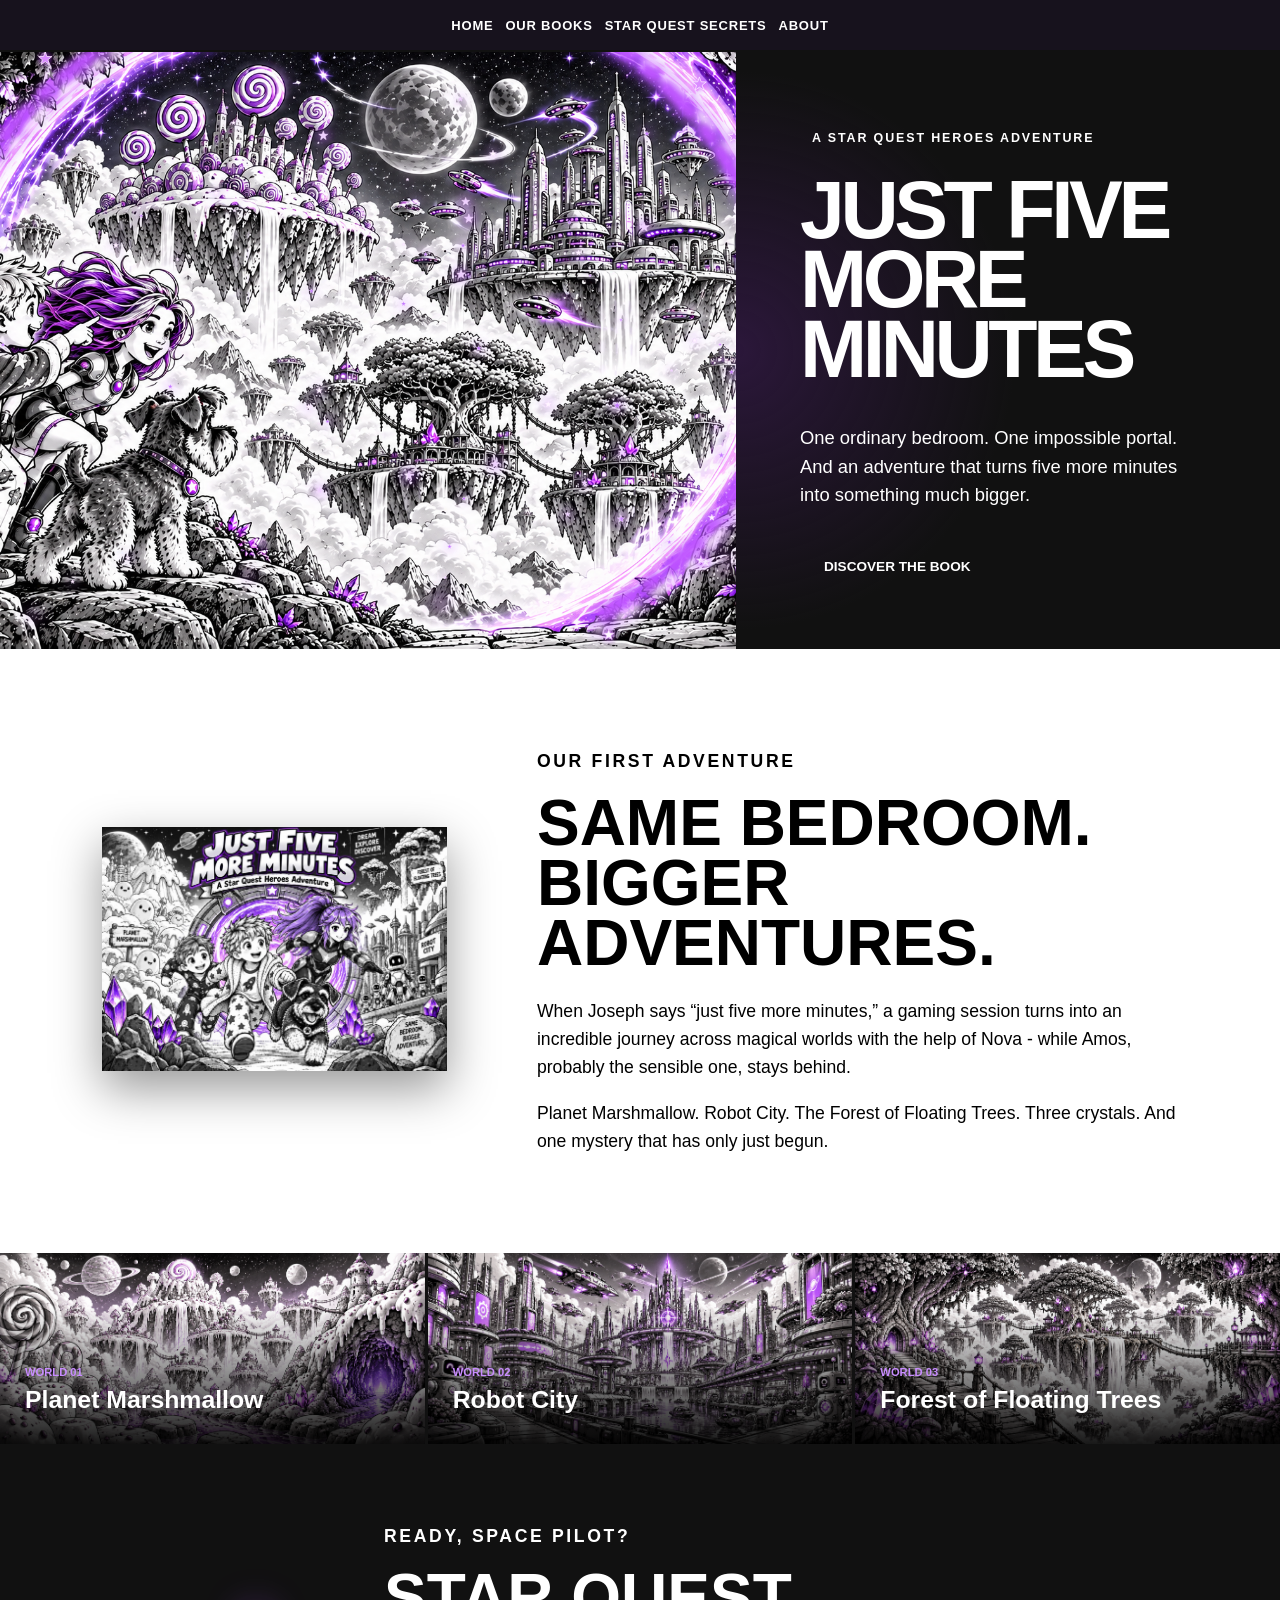
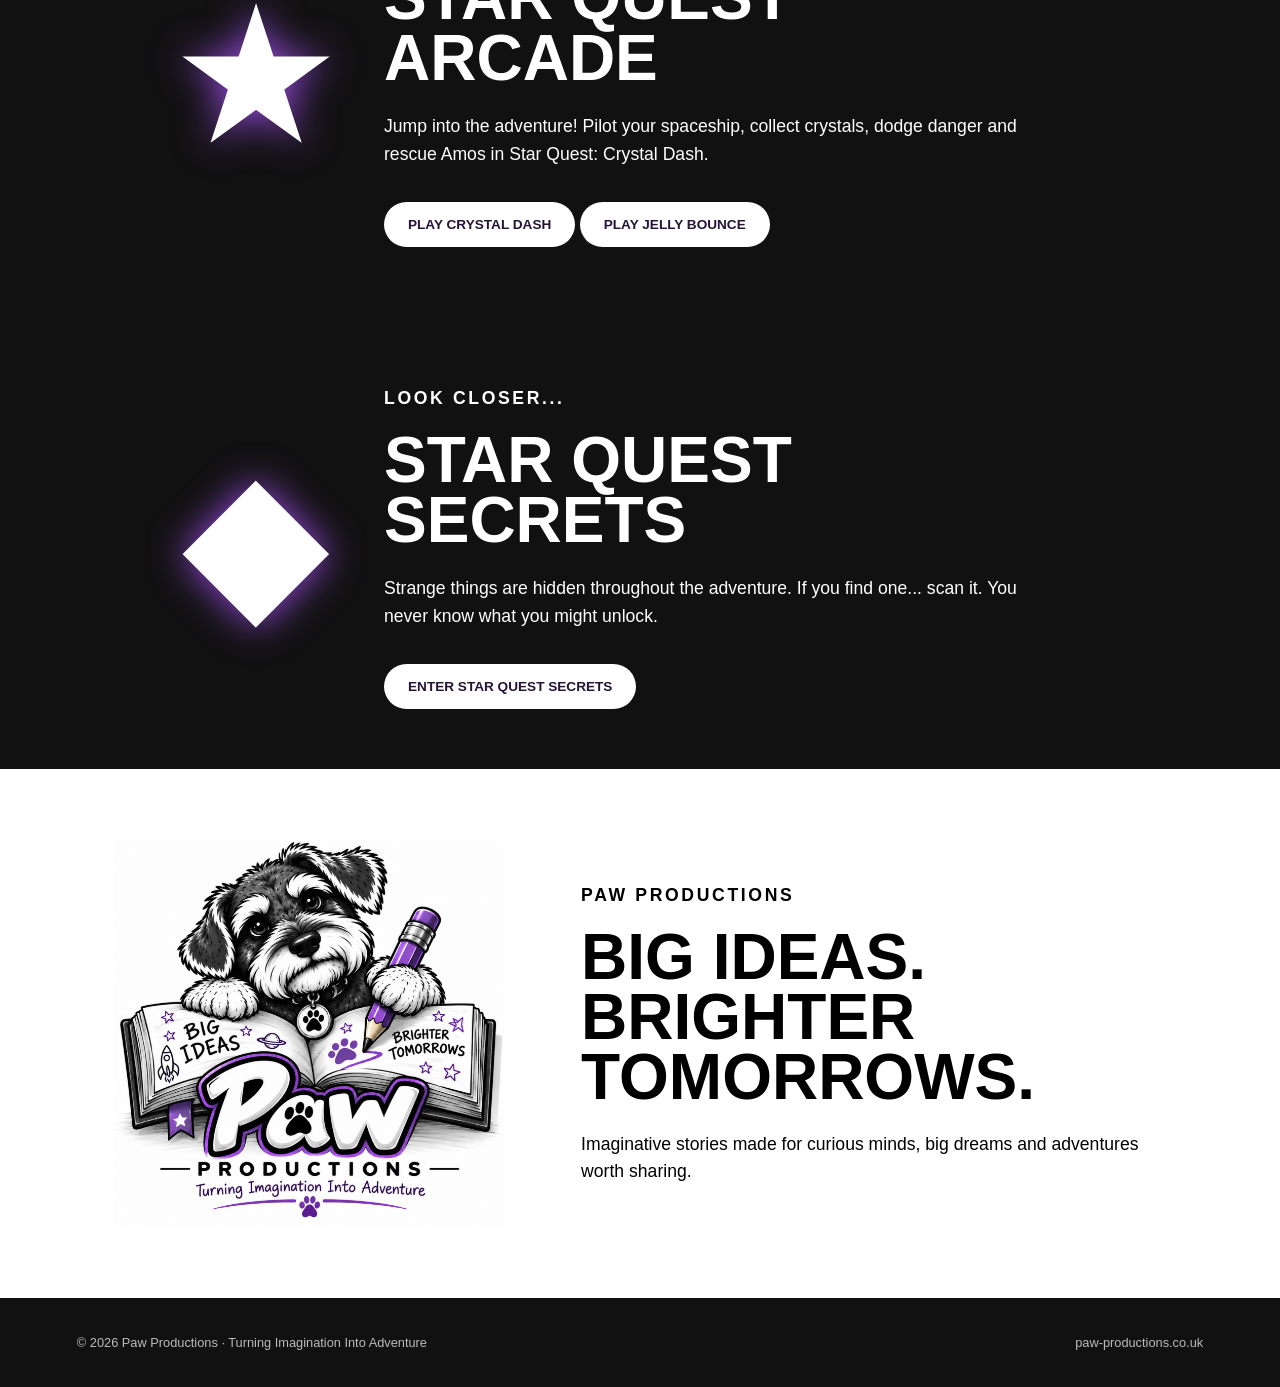
==== index.html @ 2ce2850b "Update index.html" ====
<!doctype html><html lang="en"><head><meta charset="utf-8"><meta name="viewport" content="width=device-width,initial-scale=1">
<title>Paw Productions | Turning Imagination Into Adventure</title><link rel="stylesheet" href="styles.css"><link rel="stylesheet" href="portal-animation.css"></head><body>
<header><a href="#home" class="logo"><img src="assets/paw-productions-logo.png" alt="Paw Productions"></a>
<nav><a href="#home">Home</a><a href="#book">Our Books</a><a href="#secrets">Star Quest Secrets</a><a href="#about">About</a></nav></header>
<main id="home"><section class="hero"><div class="hero-image"><img src="assets/file_000000006318821094ed0d67ec2d9e90.png" alt="Joseph jumps through Nova's purple portal while Amos stays on the bed."></div>
<div class="hero-copy"><span class="tag">A STAR QUEST HEROES ADVENTURE</span><h1>JUST FIVE<br>MORE MINUTES</h1>
<p>One ordinary bedroom. One impossible portal. And an adventure that turns five more minutes into something much bigger.</p><a class="button" href="#book">Discover the book</a></div></section>
<section id="book" class="book"><div class="cover"><img src="assets/cover.png" alt="Just Five More Minutes cover"></div><div class="book-copy">
<p class="kicker">OUR FIRST ADVENTURE</p><h2>Same bedroom.<br><em>Bigger adventures.</em></h2>
<p>When Joseph says “just five more minutes,” a gaming session turns into an incredible journey across magical worlds with the help of Nova - while Amos, probably the sensible one, stays behind.</p>
<p>Planet Marshmallow. Robot City. The Forest of Floating Trees. Three crystals. And one mystery that has only just begun.</p></div></section>
<section class="worlds"><article><img src="assets/Marshmallow.png" alt="Planet Marshmallow"><div><span>WORLD 01</span><h3>Planet Marshmallow</h3></div></article>
<article><img src="assets/RobotCity.png" alt="Robot City"><div><span>WORLD 02</span><h3>Robot City</h3></div></article>
<article><img src="assets/FloatingTrees.png" alt="Forest of Floating Trees"><div><span>WORLD 03</span><h3>Forest of Floating Trees</h3></div></article></section>
<section id="arcade" class="secrets">
  <div class="crystal">★</div>
  <div>
    <p class="kicker">READY, SPACE PILOT?</p>
    <h2>STAR QUEST<br>ARCADE</h2>
    <p>Jump into the adventure! Pilot your spaceship, collect crystals, dodge danger and rescue Amos in Star Quest: Crystal Dash.</p>
    <a class="button light" href="crystal-dash.html">PLAY CRYSTAL DASH</a>
    <a class="button light" href="jelly-bounce-final.html">PLAY JELLY BOUNCE</a>
  </div>
</section>
<section id="secrets" class="secrets"><div class="crystal">◆</div><div><p class="kicker">LOOK CLOSER...</p><h2>STAR QUEST<br>SECRETS</h2>
<p>Strange things are hidden throughout the adventure. If you find one... scan it. You never know what you might unlock.</p>
<a class="button light" href="secret1.html">Enter Star Quest Secrets</a></div></section>
<section id="about" class="about"><img src="assets/paw-productions-logo.png" alt="Paw Productions"><div><p class="kicker">PAW PRODUCTIONS</p>
<h2>Big ideas.<br><em>Brighter tomorrows.</em></h2><p>Imaginative stories made for curious minds, big dreams and adventures worth sharing.</p></div></section></main>
<footer><p>© 2026 Paw Productions · Turning Imagination Into Adventure</p><p>paw-productions.co.uk</p></footer><script src="portal-animation.js" defer></script></body></html>
---- styles.css ----
qþ:root{--p:#7b2ac8;--ink:#111;--soft:#f2f1f3}*{box-sizing:border-box}html{scroll-behavior:smooth}body{margin:0;font-family:Arial,Helvetica,sans-serif;color:var(--ink);background:#fff}header{height:112px;display:flex;align-items:center;justify-content:space-between;padding:7px 5vw;border-bottom:2px solid #111;background:#fff;position:sticky;top:0;z-index:20}.logo img{width:205px;height:98px;object-fit:contain}nav{display:flex;gap:30px}nav a{color:#111;text-decoration:none;font-weight:900;text-transform:uppercase;font-size:.82rem;letter-spacing:.06em}.hero{display:grid;grid-template-columns:1.15fr .85fr;min-height:570px;background:#111;color:#fff}.hero-image{overflow:hidden;min-height:570px}.hero-image img{width:100%;height:100%;object-fit:cover;object-position:72% center;display:block}.hero-copy{padding:70px 6vw 60px 5vw;display:flex;flex-direction:column;justify-content:center;background:radial-gradient(circle at 0 50%,#2b173a 0,transparent 45%),#111}.tag,.kicker{font-size:.78rem;letter-spacing:.15em;font-weight:900;color:var(--p)}.tag{color:#fff;background:var(--p);padding:9px 12px;align-self:flex-start}h1{font-size:clamp(3.4rem,6.3vw,6.8rem);line-height:.86;letter-spacing:-.055em;margin:22px 0}.hero p{font-size:1.15rem;line-height:1.55;max-width:560px}.button{display:inline-block;align-self:flex-start;background:var(--p);color:#fff;text-decoration:none;padding:15px 24px;border-radius:28px;font-weight:900;text-transform:uppercase;font-size:.85rem;margin-top:16px}.book{display:grid;grid-template-columns:.7fr 1.3fr;gap:7vw;align-items:center;padding:80px 8vw;background:var(--soft)}.cover img{width:100%;max-width:470px;box-shadow:0 18px 45px #999}.book h2,.about h2,.secrets h2{font-size:clamp(2.5rem,5vw,5rem);line-height:.94;margin:12px 0 24px;text-transform:uppercase}.book em,.about em{font-style:normal;color:var(--p)}.book-copy p{font-size:1.1rem;line-height:1.6;max-width:690px}.worlds{display:grid;grid-template-columns:repeat(3,1fr);gap:3px;background:#111}.worlds article{position:relative;height:410px;overflow:hidden}.worlds img{width:100%;height:100%;object-fit:cover}.worlds article div{position:absolute;left:0;right:0;bottom:0;padding:55px 25px 24px;background:linear-gradient(transparent,rgba(0,0,0,.9));color:#fff}.worlds span{font-size:.7rem;font-weight:900;color:#c88cff}.worlds h3{font-size:1.55rem;margin:6px 0}.secrets{min-height:440px;background:#111;color:#fff;display:grid;grid-template-columns:.5fr 1.5fr;align-items:center;padding:60px 10vw}.crystal{font-size:12rem;color:var(--p);text-shadow:0 0 38px #9b4de2;text-align:center}.secrets p{font-size:1.1rem;line-height:1.6;max-width:660px}.light{background:#fff;color:var(--p)}.about{display:grid;grid-template-columns:.8fr 1.2fr;gap:6vw;align-items:center;padding:70px 9vw}.about img{width:100%;max-width:480px}.about p{font-size:1.1rem;line-height:1.55;max-width:600px}footer{display:flex;justify-content:space-between;padding:24px 6vw;background:#111;color:#bbb;font-size:.8rem}@media(max-width:800px){header{height:88px}.logo img{width:145px;height:76px}nav{display:none}.hero,.book,.secrets,.about{grid-template-columns:1fr}.hero-image{min-height:390px}.hero-copy{padding:45px 28px}.book,.about,.secrets{padding:55px 28px}.worlds{grid-template-columns:1fr}.worlds article{height:330px}.crystal{font-size:7rem}.cover{text-align:center}footer{display:block;text-align:center}}@media (max-width: 768px) {@media (max-width: 768px) {
  .hero-image {
    height: auto !important;
    min-height: 0 !important;
    aspect-ratio: auto !important;
    overflow: visible !important;
  }
  .hero-image img {
    display: block;
    width: 100% !important;
    height: auto !important;
    min-height: 0 !important;
    max-height: none !important;
    aspect-ratio: auto !important;
    object-fit: contain !important;
    object-position: center !important;
  }
}
  .hero-image img {
    width: 100%;
    height: auto;
    object-fit: contain;
    object-position: center;
  }
  .hero-image {
    height: auto;
  }
}
header .logo {
  display: none !important;
}
header {
  height: auto !important;
  min-height: 52px !important;
  padding: 10px 16px !important;
  background: #17121d !important;
  justify-content: center !important;
}
header nav {
  display: flex !important;
  flex-wrap: wrap;
  justify-content: center;
  gap: 12px;
}
header nav a {
  color: #ffffff !important;
  text-decoration: none;
  font-size: 13px;
}
header nav a:hover {
  color: #c89aff !important;
}

.worlds article:is(:first-child, :nth-child(2), :nth-child(3)) img {
 
  width: 100% !important;
  height: auto !important;
  object-fit: contain !important;
  display: block;
}

.worlds article:is(:first-child, :nth-child(2), :nth-child(3)) {
  height: auto !important;
  min-height: 0 !important;
  overflow: visible !important;
}

@media (max-width: 768px) {
  .worlds article:is(:first-child, :nth-child(2), :nth-child(3)) {
    height: auto !important;
    min-height: 0 !important;
    overflow: hidden !important;
  }
  .worlds article:is(:first-child, :nth-child(2), :nth-child(3)) img {
    position: static !important;
    width: 100% !important;
    height: auto !important;
    object-fit: contain !important;
  }
}
.worlds article:nth-child(3) {
  aspect-ratio: auto !important;
}

.worlds article:nth-child(3) > img {
  aspect-ratio: auto !important;
  max-height: none !important;
}
.button.light {
  color: #241438;
}
---- portal-animation.css ----
/* Paw Productions — approved portal animation V17; scoped to the hero. */
.hero-image{position:relative;overflow:hidden}
.hero-image .portal-fx{position:absolute;pointer-events:none;z-index:1;overflow:visible}
.hero-image .portal-fx .glow{fill:none;stroke:#b956ff;stroke-width:27;opacity:.70;filter:url(#blur);animation:halo 3.8s ease-in-out infinite}
.hero-image .portal-fx .stream{fill:none;stroke:#fff1ff;stroke-width:11;stroke-linecap:round;stroke-dasharray:29 32 10 23 37 34;animation:flow 4.2s linear infinite;filter:url(#soft);opacity:1}
.hero-image .portal-fx .stream.alt{stroke:#be52ff;stroke-width:17;stroke-dasharray:52 32 15 23;opacity:1;animation-duration:6.2s;animation-direction:reverse}
.hero-image .portal-fx .particle{stroke-linejoin:round;fill:#fffaff;stroke:#e9b3ff;stroke-width:1.1;filter:drop-shadow(0px 0px 5px #c14cff);pointer-events:none}
.hero-image .portal-fx .particle.violet{fill:#d98cff;stroke:#fff0ff}
.hero-image .portal-fx .spark{fill:#f5c6ff;filter:url(#soft);animation:twinkle 3.4s ease-in-out infinite alternate}
.hero-image .portal-fx .crystal{fill:url(#crystal);animation:pulse 3.2s ease-in-out infinite;transform-box:fill-box;transform-origin:center}
.hero-image .portal-fx .crystal:nth-of-type(2n){animation-delay:-2s}
.hero-image .portal-fx .controls{display:flex;gap:12px;align-items:center;flex-wrap:wrap;margin-top:16px}
.hero-image .portal-fx button{background:#7e35ba;color:#fff;border:1px solid #b47adb;padding:11px 17px;border-radius:9px;font-weight:700;cursor:pointer}
.hero-image .portal-fx button:hover{background:#9648d3}
.hero-image .portal-fx .note{font-size:13px;color:#c8b9d6;margin-top:13px}
.hero-image .portal-fx .paused .stream, .hero-image .portal-fx .paused .spark, .hero-image .portal-fx .paused .crystal, .hero-image .portal-fx .paused .glow{animation-play-state:paused}
@keyframes flow{to{stroke-dashoffset:-550}}
@keyframes pulse{0%,100%{opacity:.24;transform:scale(.85)}50%{opacity:.92;transform:scale(1.5)}}
@keyframes halo{0%,100%{opacity:.55}50%{opacity:.95}}
@keyframes twinkle{0%,100%{opacity:.15}50%{opacity:.9}}
@media(prefers-reduced-motion:reduce){.hero-image .portal-fx .portal-particles{display:none}
.hero-image .portal-fx .stream, .hero-image .portal-fx .spark, .hero-image .portal-fx .crystal, .hero-image .portal-fx .glow{animation:none;opacity:.25}}
.hero-image .portal-fx .crystal-cluster{ transform-box: fill-box; transform-origin: center; }
.hero-image .portal-fx .crystal-halo{ fill: #bd4cff; opacity: .12; filter: blur(13px); animation: crystalBreath var(--duration) ease-in-out var(--delay) infinite; transform-box: fill-box; transform-origin: center; }
.hero-image .portal-fx .crystal-inner{ fill: #ec9aff; opacity: .12; filter: blur(7px); animation: crystalCore var(--duration) ease-in-out var(--delay) infinite; transform-box: fill-box; transform-origin: center; }
.hero-image .portal-fx .crystal-glint{ fill: #fff4ff; opacity: .08; filter: blur(2px) drop-shadow(0 0 6px #d873ff); animation: crystalShine var(--duration) ease-in-out var(--delay) infinite; transform-box: fill-box; transform-origin: center; }
@keyframes crystalBreath { 0%,100% { opacity:.10; transform:scale(.78) } 48% {opacity:.76; transform:scale(1.18)} }
@keyframes crystalCore { 0%,100% { opacity:.10; transform:scale(.76) } 48% {opacity:.86; transform:scale(1.14)} }
@keyframes crystalShine { 0%,100% {opacity:.08;transform:scale(.8)} 48% {opacity:.92;transform:scale(1.06)} }
.hero-image .portal-fx .paused .crystal-halo, .hero-image .portal-fx .paused .crystal-inner, .hero-image .portal-fx .paused .crystal-glint{ animation-play-state: paused; }
@media(prefers-reduced-motion:reduce) {.hero-image .portal-fx .crystal-halo, .hero-image .portal-fx .crystal-inner, .hero-image .portal-fx .crystal-glint{ animation:none;opacity:.15; }}
.hero-image .portal-fx .magic-dust{ pointer-events:none; }
.hero-image .portal-fx .dust-mote{ fill:#efd0ff; filter:drop-shadow(0 0 6px #d78aff) drop-shadow(0 0 11px #a93cff); stroke:#f7ddff; stroke-width:.65px; animation:dustFloat var(--drift) ease-in-out var(--offset) infinite; }
.hero-image .portal-fx .dust-mote.cool{ fill:#c47aff; }
.hero-image .portal-fx .dust-mote.soft{ fill:#fff5ff; filter:drop-shadow(0 0 6px #f3cfff) drop-shadow(0 0 10px #b35aff); }
@keyframes dustFloat { 0% { opacity:0; transform:translate(0,14px) scale(.65) } 18% {opacity:var(--brightness)} 52% {opacity:calc(var(--brightness) * .7);transform:translate(var(--sway),-19px) scale(1.05)} 82% {opacity:var(--brightness)} 100% {opacity:0;transform:translate(var(--end),-53px) scale(.55)} }
.hero-image .portal-fx .paused .dust-mote{ animation-play-state:paused; }
@media(prefers-reduced-motion:reduce){.hero-image .portal-fx .magic-dust{display:none}}
.hero-image .portal-fx .shooting-star{ pointer-events:none; opacity:0; animation:shootAcross 11s linear infinite; }
.hero-image .portal-fx .shooting-tail{ fill:none; stroke:url(#shoot-tail); stroke-width:4; stroke-linecap:round; filter:drop-shadow(0 0 5px #d68aff); }
.hero-image .portal-fx .shooting-core{ fill:#fffaff; stroke:#d99aff; stroke-width:1.4; filter:drop-shadow(0 0 5px #ffffff) drop-shadow(0 0 12px #bc53ff); }
@keyframes shootAcross { 0%,18%,31%,100% {opacity:0;transform:translate(0,0) scale(.85)} 19% {opacity:0;transform:translate(0,0) scale(.85)} 20% {opacity:1;transform:translate(25px,9px) scale(1)} 28% {opacity:1;transform:translate(355px,121px) scale(1)} 30% {opacity:0;transform:translate(405px,138px) scale(.9)} }
.hero-image .portal-fx .paused .shooting-star{ animation-play-state:paused; }
@media(prefers-reduced-motion:reduce){.hero-image .portal-fx .shooting-star{display:none}}
.hero-image .portal-fx .flying-ship{ pointer-events:none; opacity:0; animation:shipFlight 16s ease-in-out infinite; filter:drop-shadow(0 0 4px #ae53f5); }
.hero-image .portal-fx .ship-lights{ animation:shipLights 1.2s ease-in-out infinite alternate; }
.hero-image .portal-fx .ship-engine{ animation:engineGlow 1.7s ease-in-out infinite alternate; }
@keyframes shipFlight {
  0%,7% { opacity:0; transform:translate(1190px,155px) scale(.78); }
  11% { opacity:1; transform:translate(1130px,148px) scale(.8); }
  37% { opacity:1; transform:translate(830px,115px) scale(.94); }
  58% { opacity:1; transform:translate(610px,145px) scale(.84); }
  65%,100% { opacity:0; transform:translate(535px,133px) scale(.76); }
}
@keyframes shipLights { from {opacity:.35} to {opacity:1} }
@keyframes engineGlow { from {opacity:.35;transform:scaleX(.75)} to {opacity:.9;transform:scaleX(1.12)} }
.hero-image .portal-fx .paused .flying-ship, .hero-image .portal-fx .paused .ship-lights, .hero-image .portal-fx .paused .ship-engine{animation-play-state:paused}
@media(prefers-reduced-motion:reduce){.hero-image .portal-fx .flying-ship{display:none}}
.hero-image .portal-fx .waterfall-ripples{pointer-events:none;mix-blend-mode:screen}
.hero-image .portal-fx .waterfall-ripples .waterline{fill:none;stroke:#f7f0ff;stroke-width:3.5;stroke-linecap:round;stroke-dasharray:11 23 20 32;opacity:.48;filter:drop-shadow(0 0 3px #f0d8ff);animation:waterfallFlow var(--water-speed,2.8s) linear infinite}
.hero-image .portal-fx .waterfall-ripples .waterline.fine{stroke:#d6c5ec;stroke-width:2;stroke-dasharray:7 17 14 25;opacity:.38;animation-duration:var(--water-speed,3.3s);animation-delay:-1.3s}
.hero-image .portal-fx .waterfall-ripples .waterglint{fill:#fff;opacity:.1;filter:blur(3px);animation:waterShimmer 3.1s ease-in-out infinite alternate}
@keyframes waterfallFlow {to {stroke-dashoffset:-172}}
@keyframes waterShimmer {to {opacity:.42}}
.hero-image .portal-fx .paused .waterfall-ripples *{animation-play-state:paused}
@media(prefers-reduced-motion:reduce){.hero-image .portal-fx .waterfall-ripples .waterline, .hero-image .portal-fx .waterfall-ripples .waterglint{animation:none;opacity:.13}}
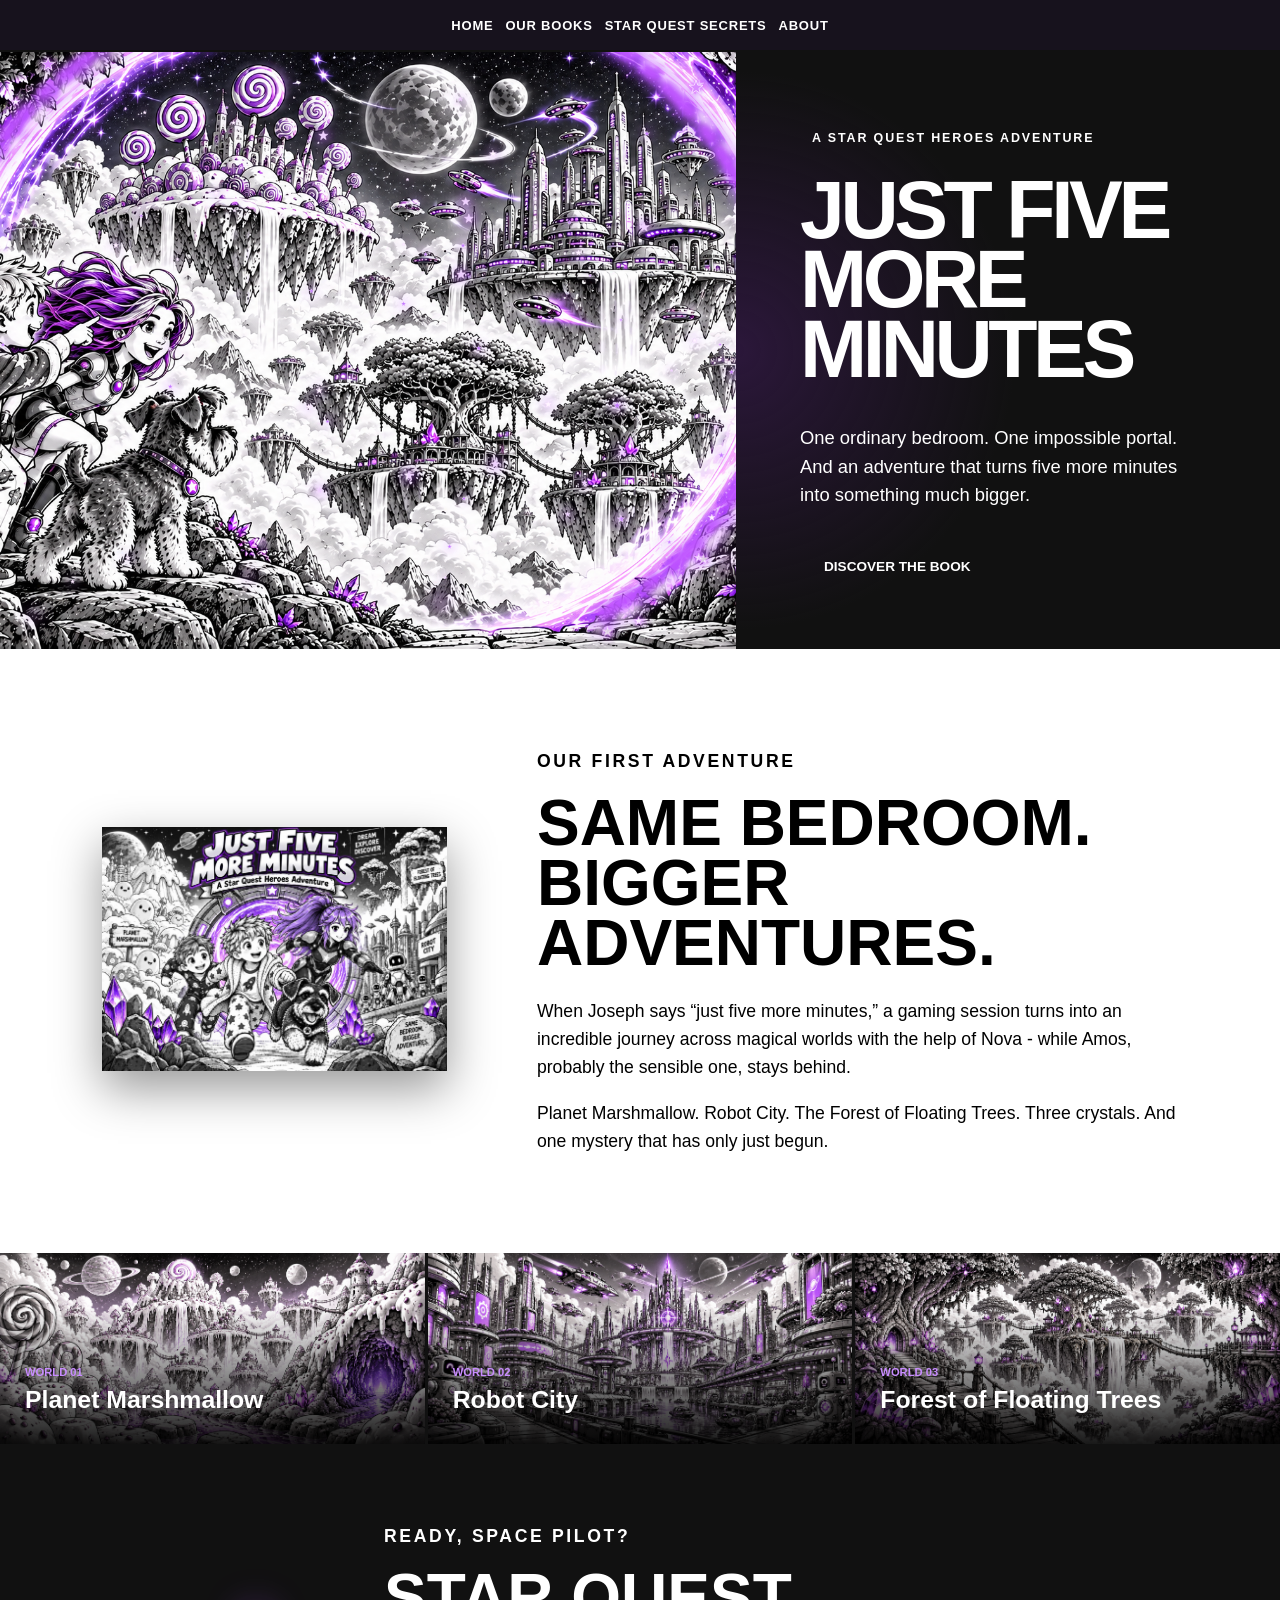
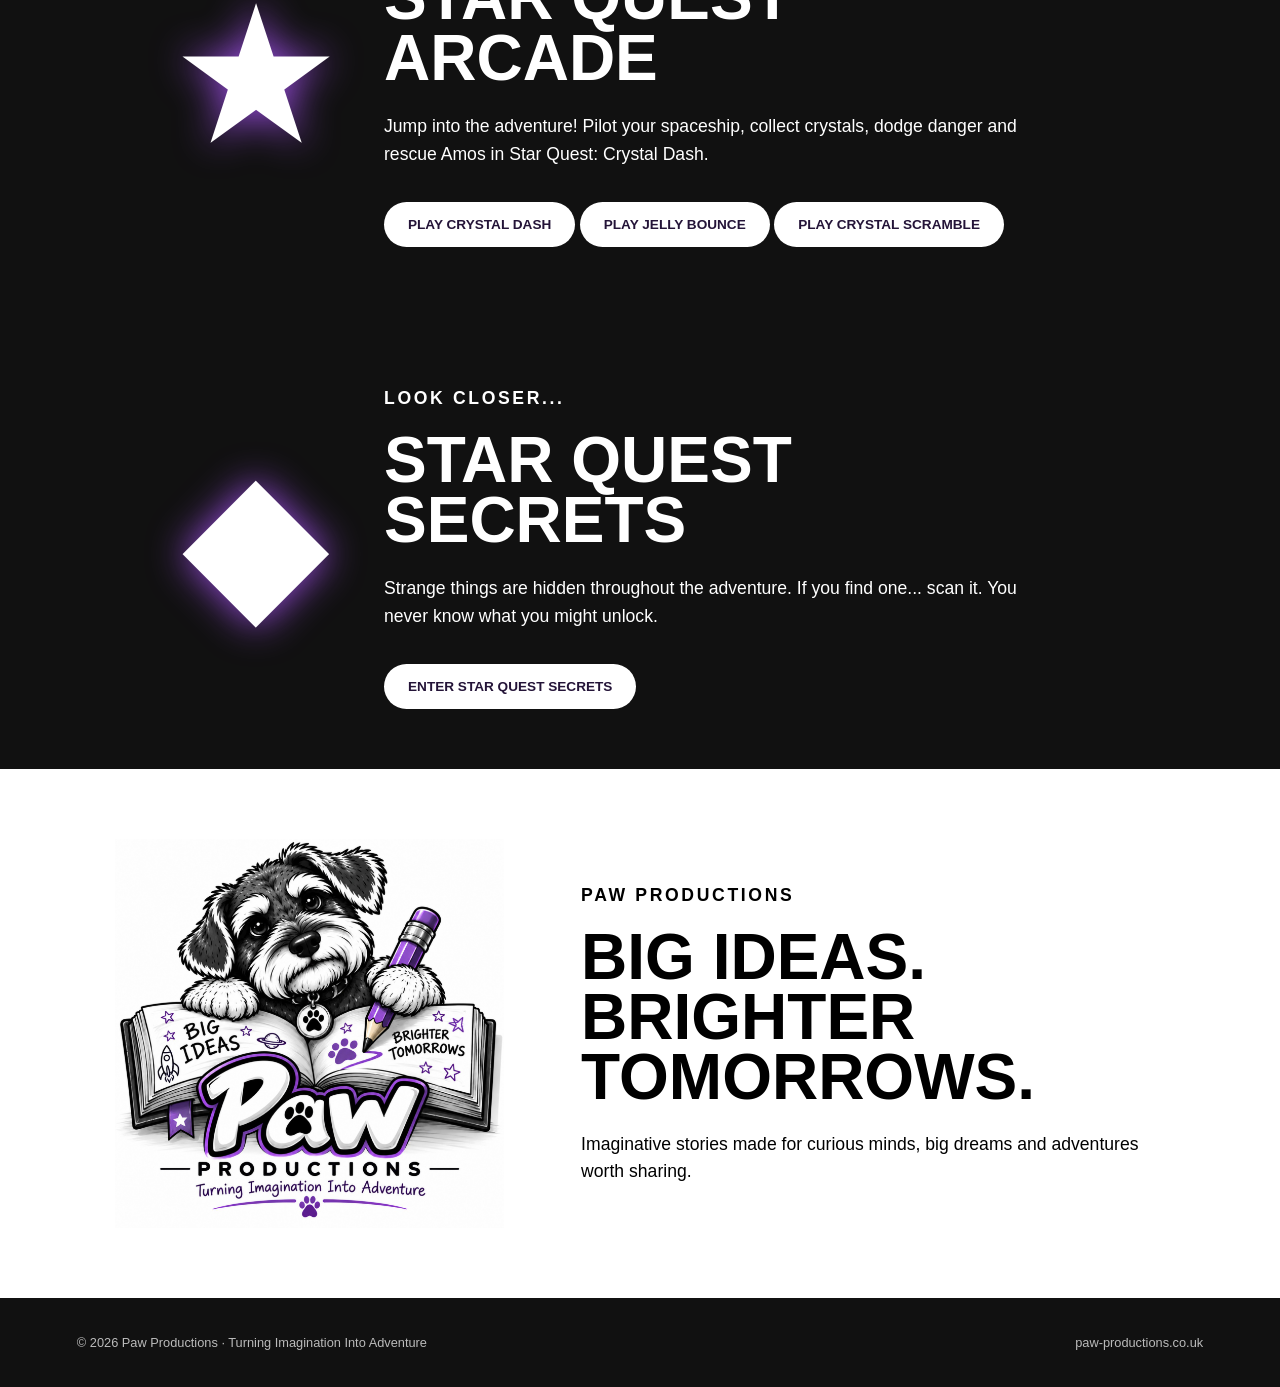
==== commit fc3e46d7: "Update index.html" ====
--- a/index.html
+++ b/index.html
@@ -20,6 +20,7 @@
     <p>Jump into the adventure! Pilot your spaceship, collect crystals, dodge danger and rescue Amos in Star Quest: Crystal Dash.</p>
     <a class="button light" href="crystal-dash.html">PLAY CRYSTAL DASH</a>
     <a class="button light" href="jelly-bounce-final.html">PLAY JELLY BOUNCE</a>
+  <a class="button light" href="Star_Quest_Crystal_Scramble_V1_1-1.html">PLAY CRYSTAL SCRAMBLE</a>  
   </div>
 </section>
 <section id="secrets" class="secrets"><div class="crystal">◆</div><div><p class="kicker">LOOK CLOSER...</p><h2>STAR QUEST<br>SECRETS</h2>
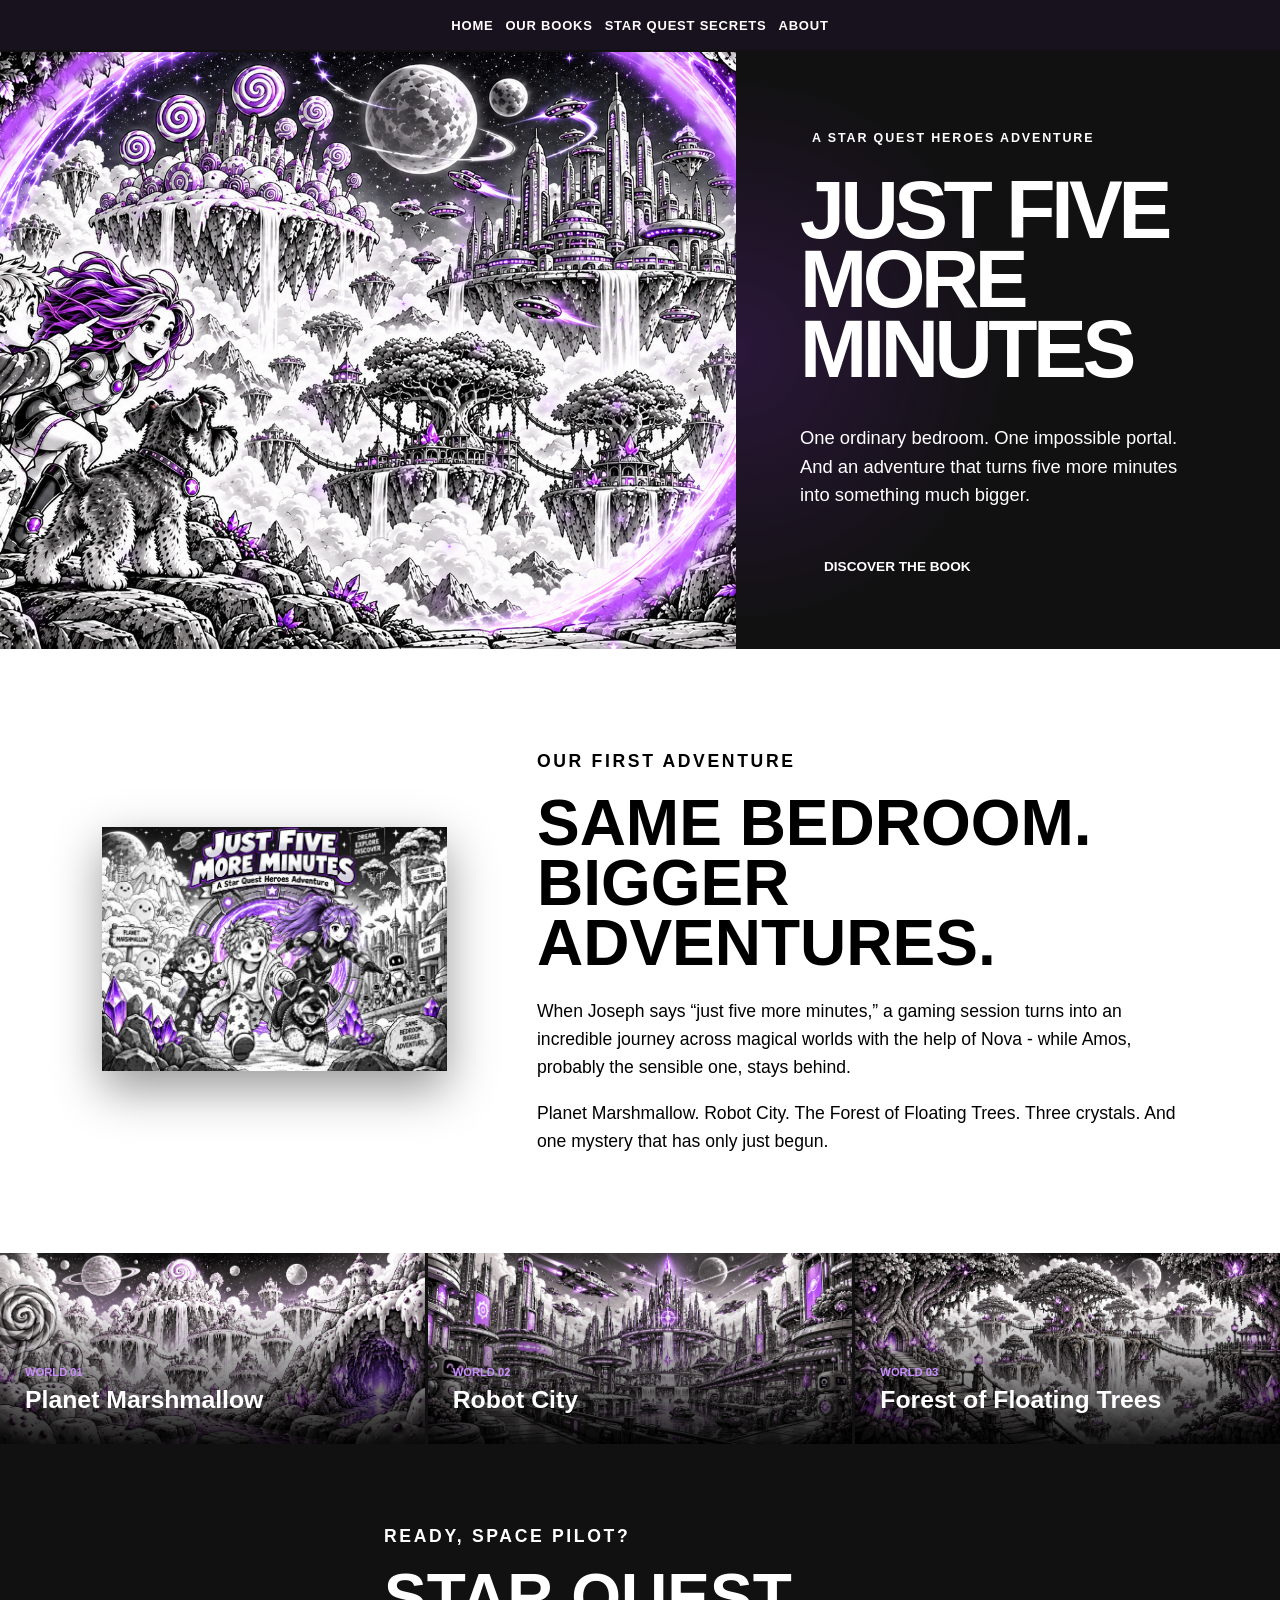
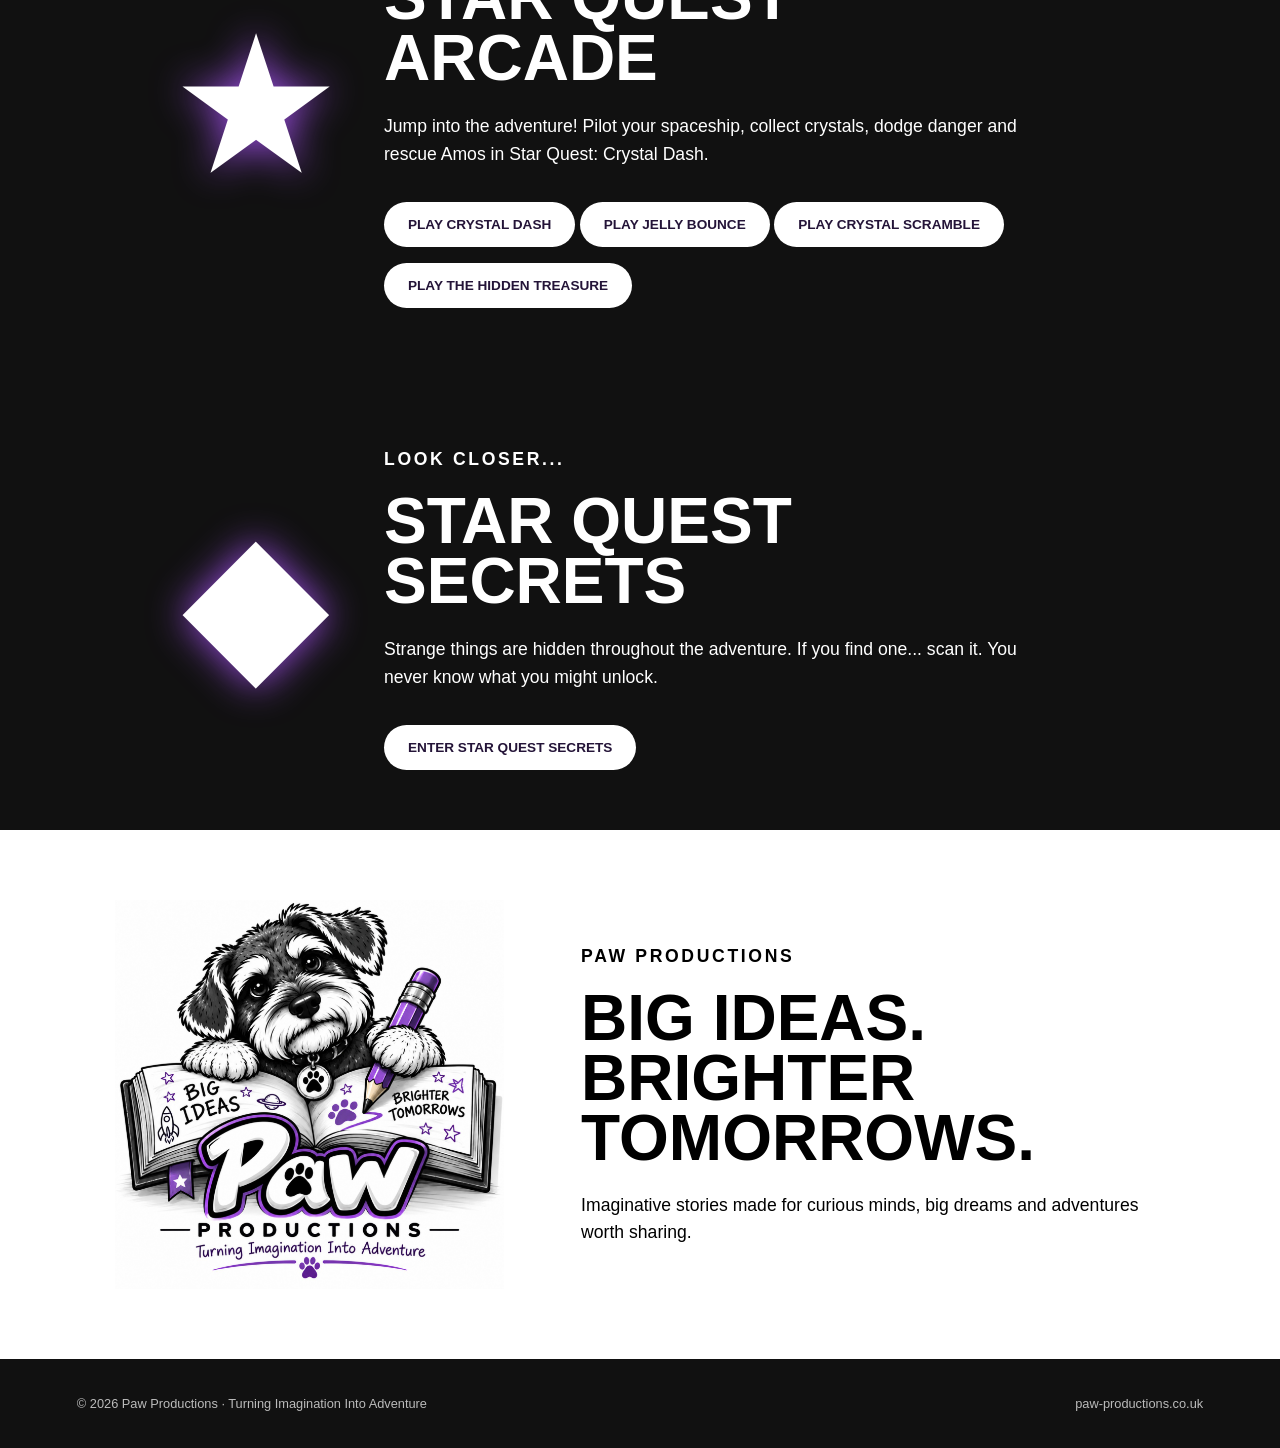
==== commit adbc2564: "Add Hidden Treasure to Star Quest Arcade" ====
--- a/index.html
+++ b/index.html
@@ -21,6 +21,7 @@
     <a class="button light" href="crystal-dash.html">PLAY CRYSTAL DASH</a>
     <a class="button light" href="jelly-bounce-final.html">PLAY JELLY BOUNCE</a>
   <a class="button light" href="Star_Quest_Crystal_Scramble_V1_1-1.html">PLAY CRYSTAL SCRAMBLE</a>  
+  <a class="button light" href="Star_Quest_Hidden_Treasure_V4_4.html">PLAY THE HIDDEN TREASURE</a>
   </div>
 </section>
 <section id="secrets" class="secrets"><div class="crystal">◆</div><div><p class="kicker">LOOK CLOSER...</p><h2>STAR QUEST<br>SECRETS</h2>
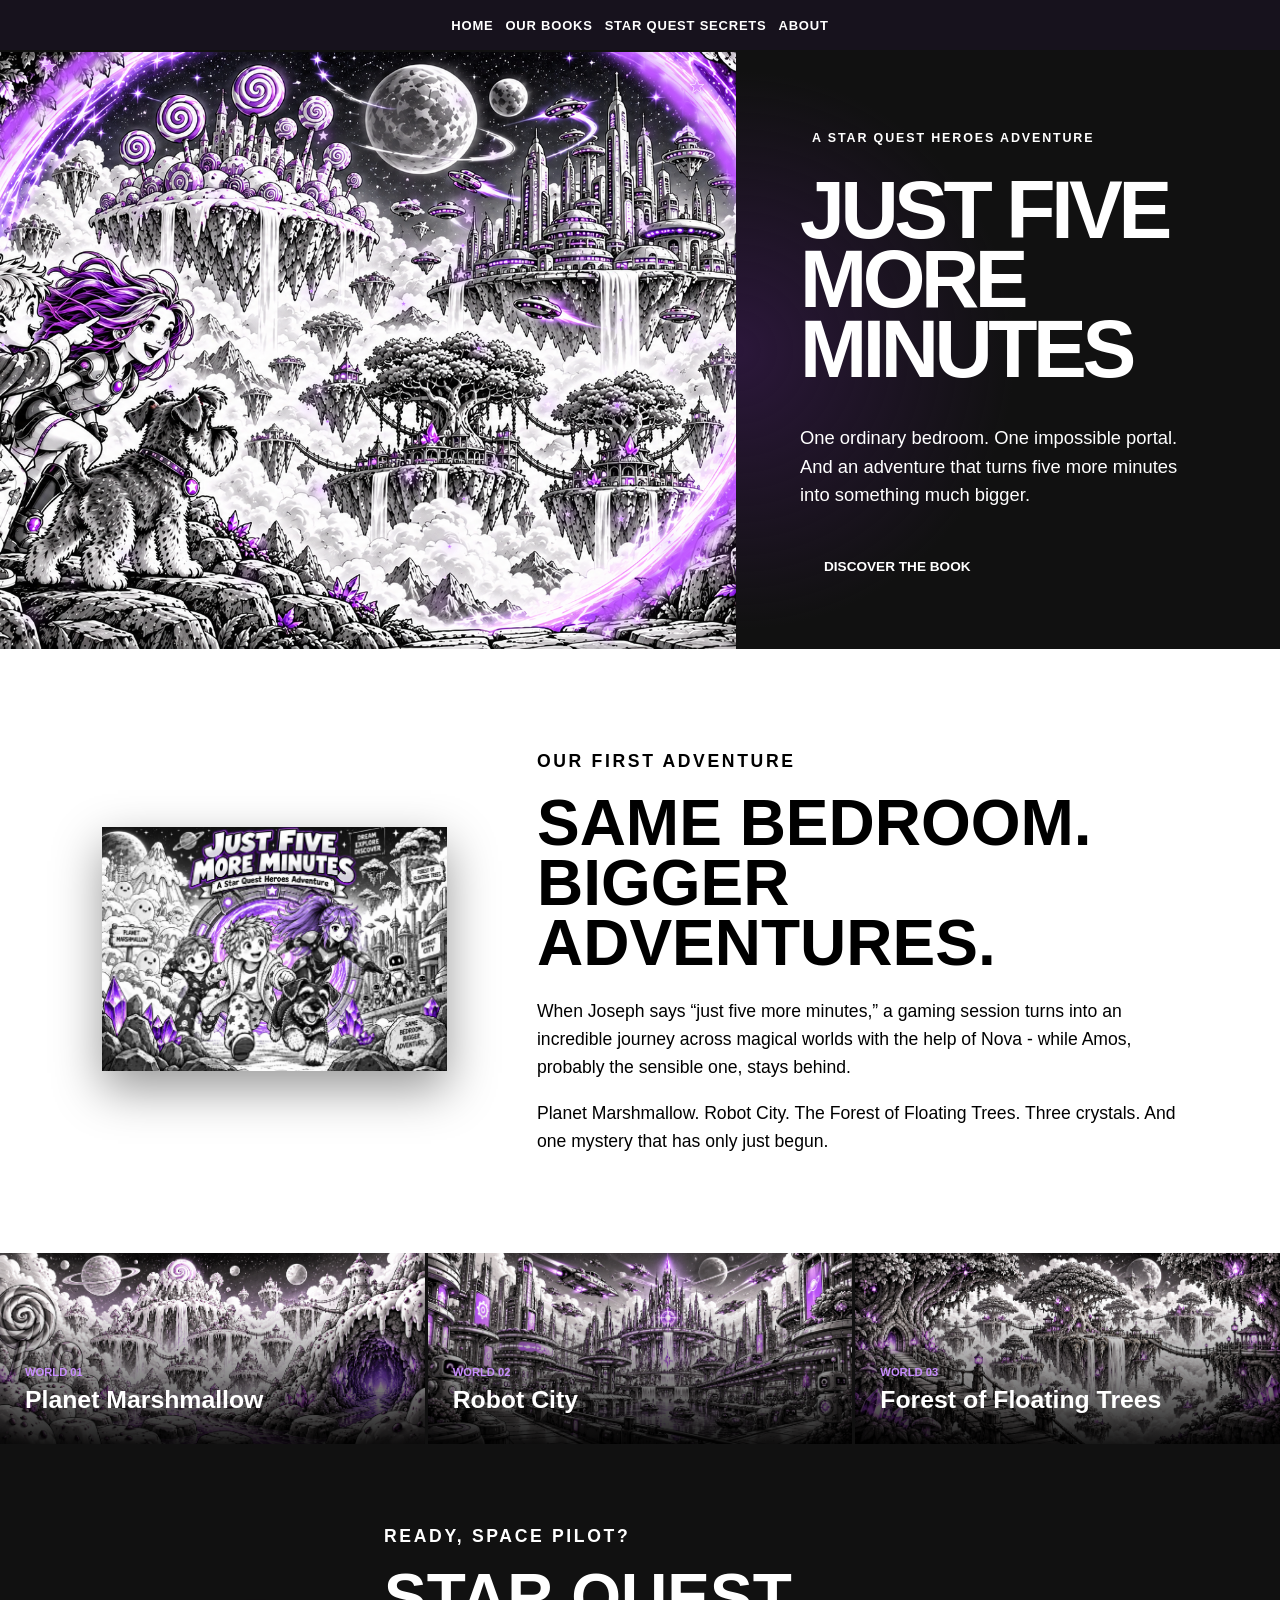
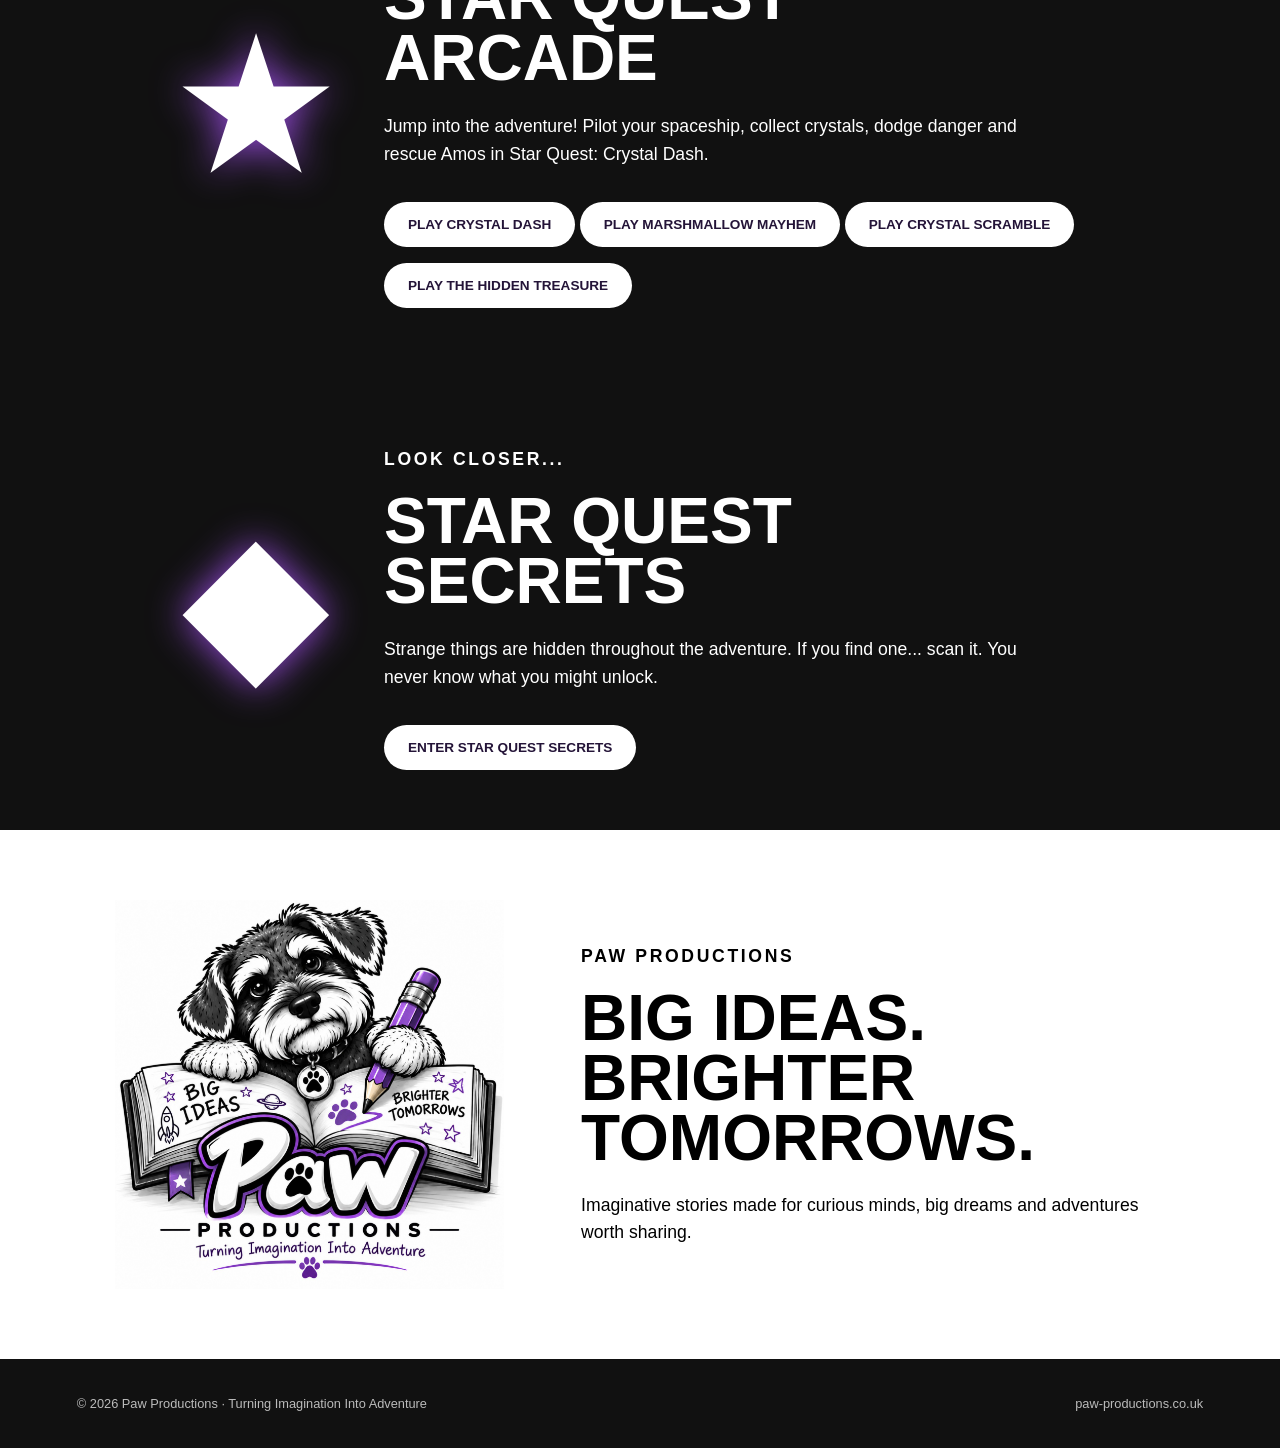
==== commit ce6f6592: "Update index.html" ====
--- a/index.html
+++ b/index.html
@@ -19,7 +19,7 @@
     <h2>STAR QUEST<br>ARCADE</h2>
     <p>Jump into the adventure! Pilot your spaceship, collect crystals, dodge danger and rescue Amos in Star Quest: Crystal Dash.</p>
     <a class="button light" href="crystal-dash.html">PLAY CRYSTAL DASH</a>
-    <a class="button light" href="jelly-bounce-final.html">PLAY JELLY BOUNCE</a>
+    <a class="button light" href="Marshmallow_Mayhem_V5_1_GitHub_Ready-1.html">PLAY MARSHMALLOW MAYHEM</a>
   <a class="button light" href="Star_Quest_Crystal_Scramble_V1_1-1.html">PLAY CRYSTAL SCRAMBLE</a>  
   <a class="button light" href="Star_Quest_Hidden_Treasure_V4_4.html">PLAY THE HIDDEN TREASURE</a>
   </div>
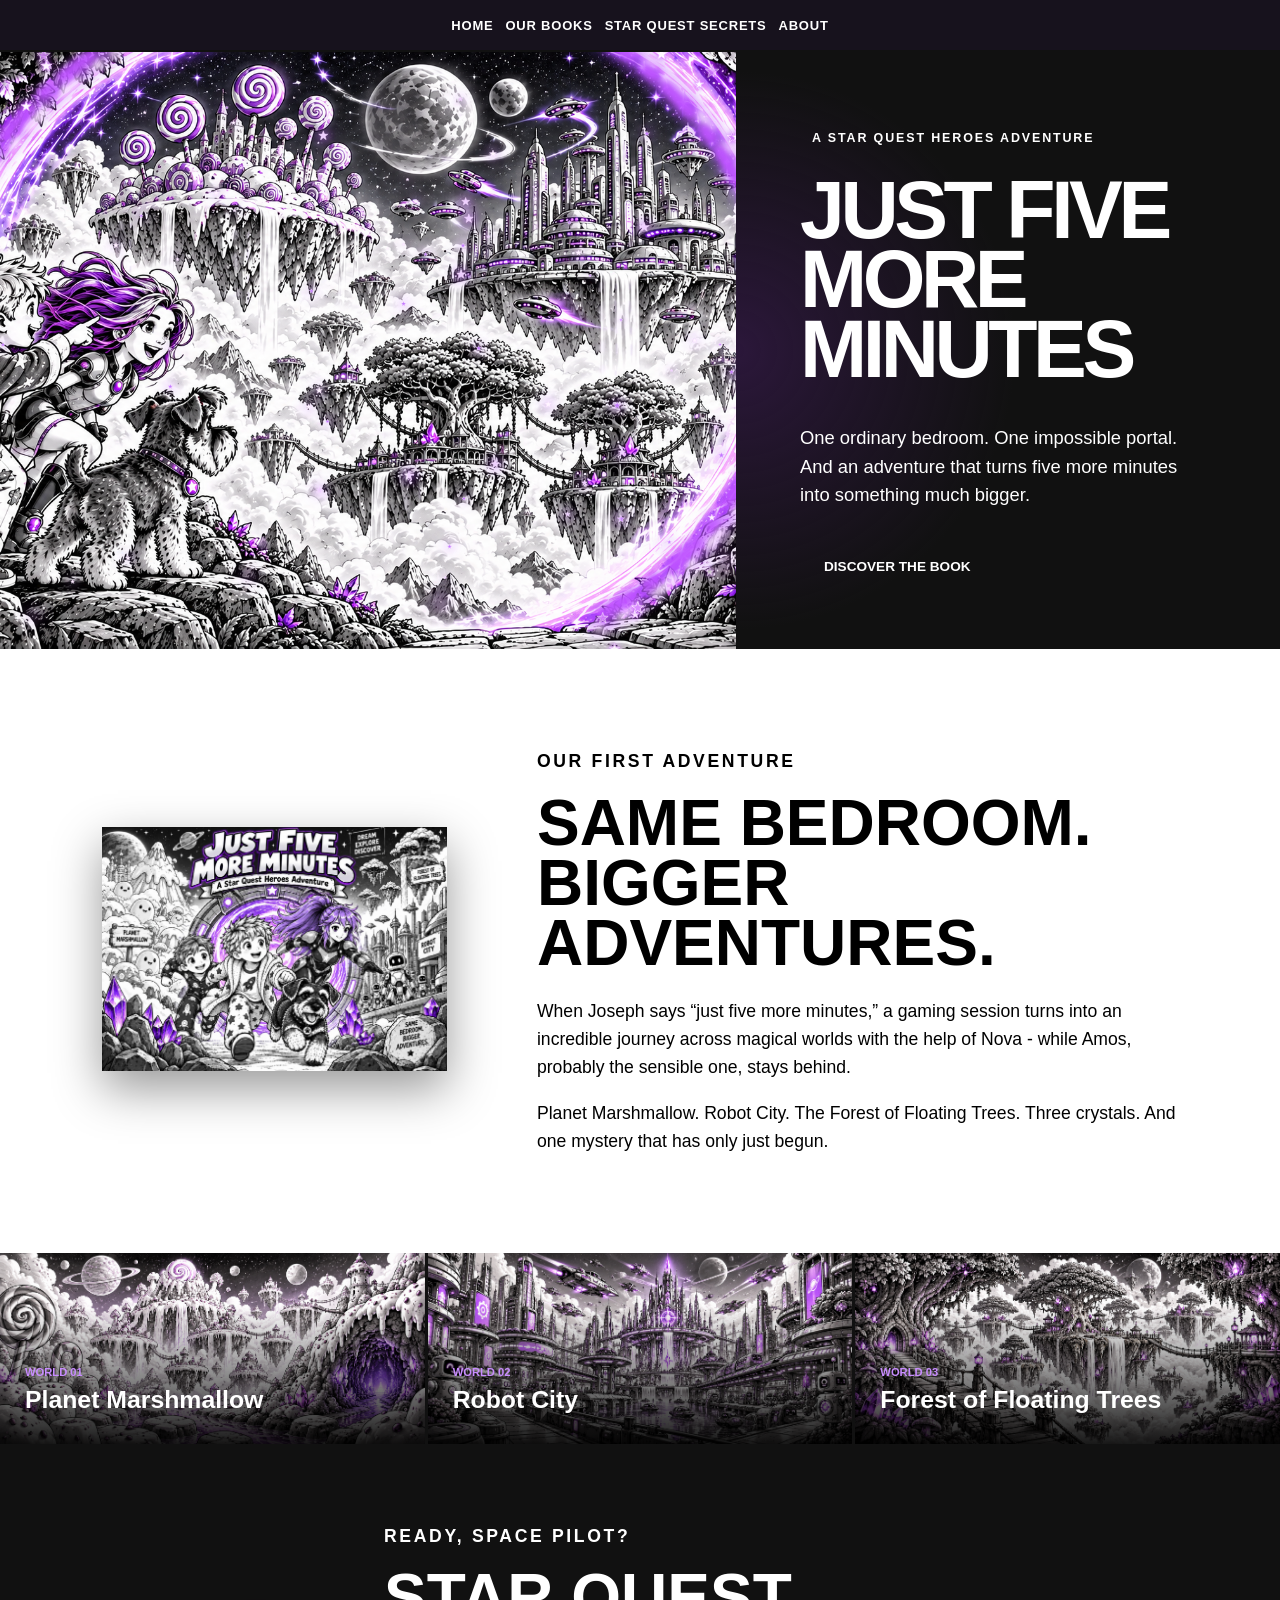
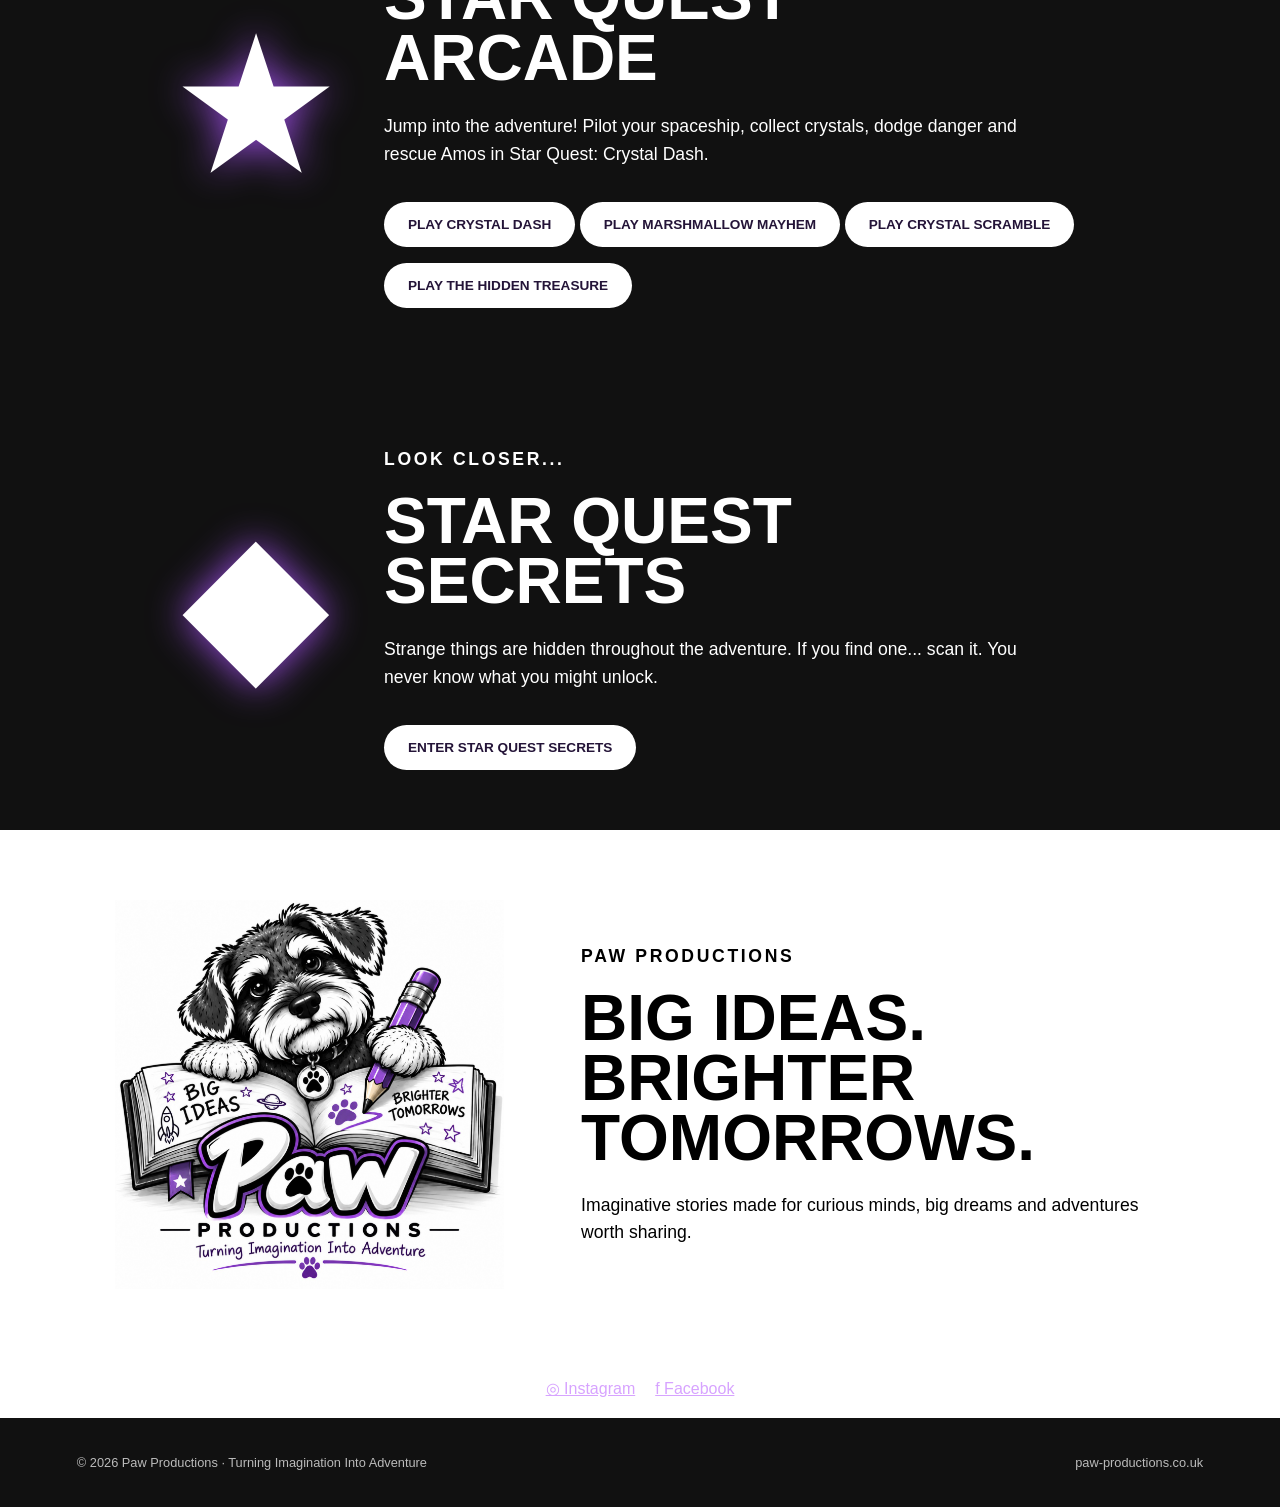
==== commit 2342527f: "Add Instagram and Facebook links to homepage" ====
--- a/index.html
+++ b/index.html
@@ -29,4 +29,10 @@
 <a class="button light" href="secret1.html">Enter Star Quest Secrets</a></div></section>
 <section id="about" class="about"><img src="assets/paw-productions-logo.png" alt="Paw Productions"><div><p class="kicker">PAW PRODUCTIONS</p>
 <h2>Big ideas.<br><em>Brighter tomorrows.</em></h2><p>Imaginative stories made for curious minds, big dreams and adventures worth sharing.</p></div></section></main>
+
+<div class="social-links" style="display:flex;justify-content:center;align-items:center;gap:20px;padding:20px;">
+  <a href="https://www.instagram.com/pawproductionsuk/" target="_blank" rel="noopener noreferrer" aria-label="Follow Paw Productions on Instagram" style="color:#d7a3ff;font-size:16px;">◎ Instagram</a>
+  <a href="https://www.facebook.com/share/1K9vWT8f3F/" target="_blank" rel="noopener noreferrer" aria-label="Follow Paw Productions on Facebook" style="color:#d7a3ff;font-size:16px;">f Facebook</a>
+</div>
+
 <footer><p>© 2026 Paw Productions · Turning Imagination Into Adventure</p><p>paw-productions.co.uk</p></footer><script src="portal-animation.js" defer></script></body></html>
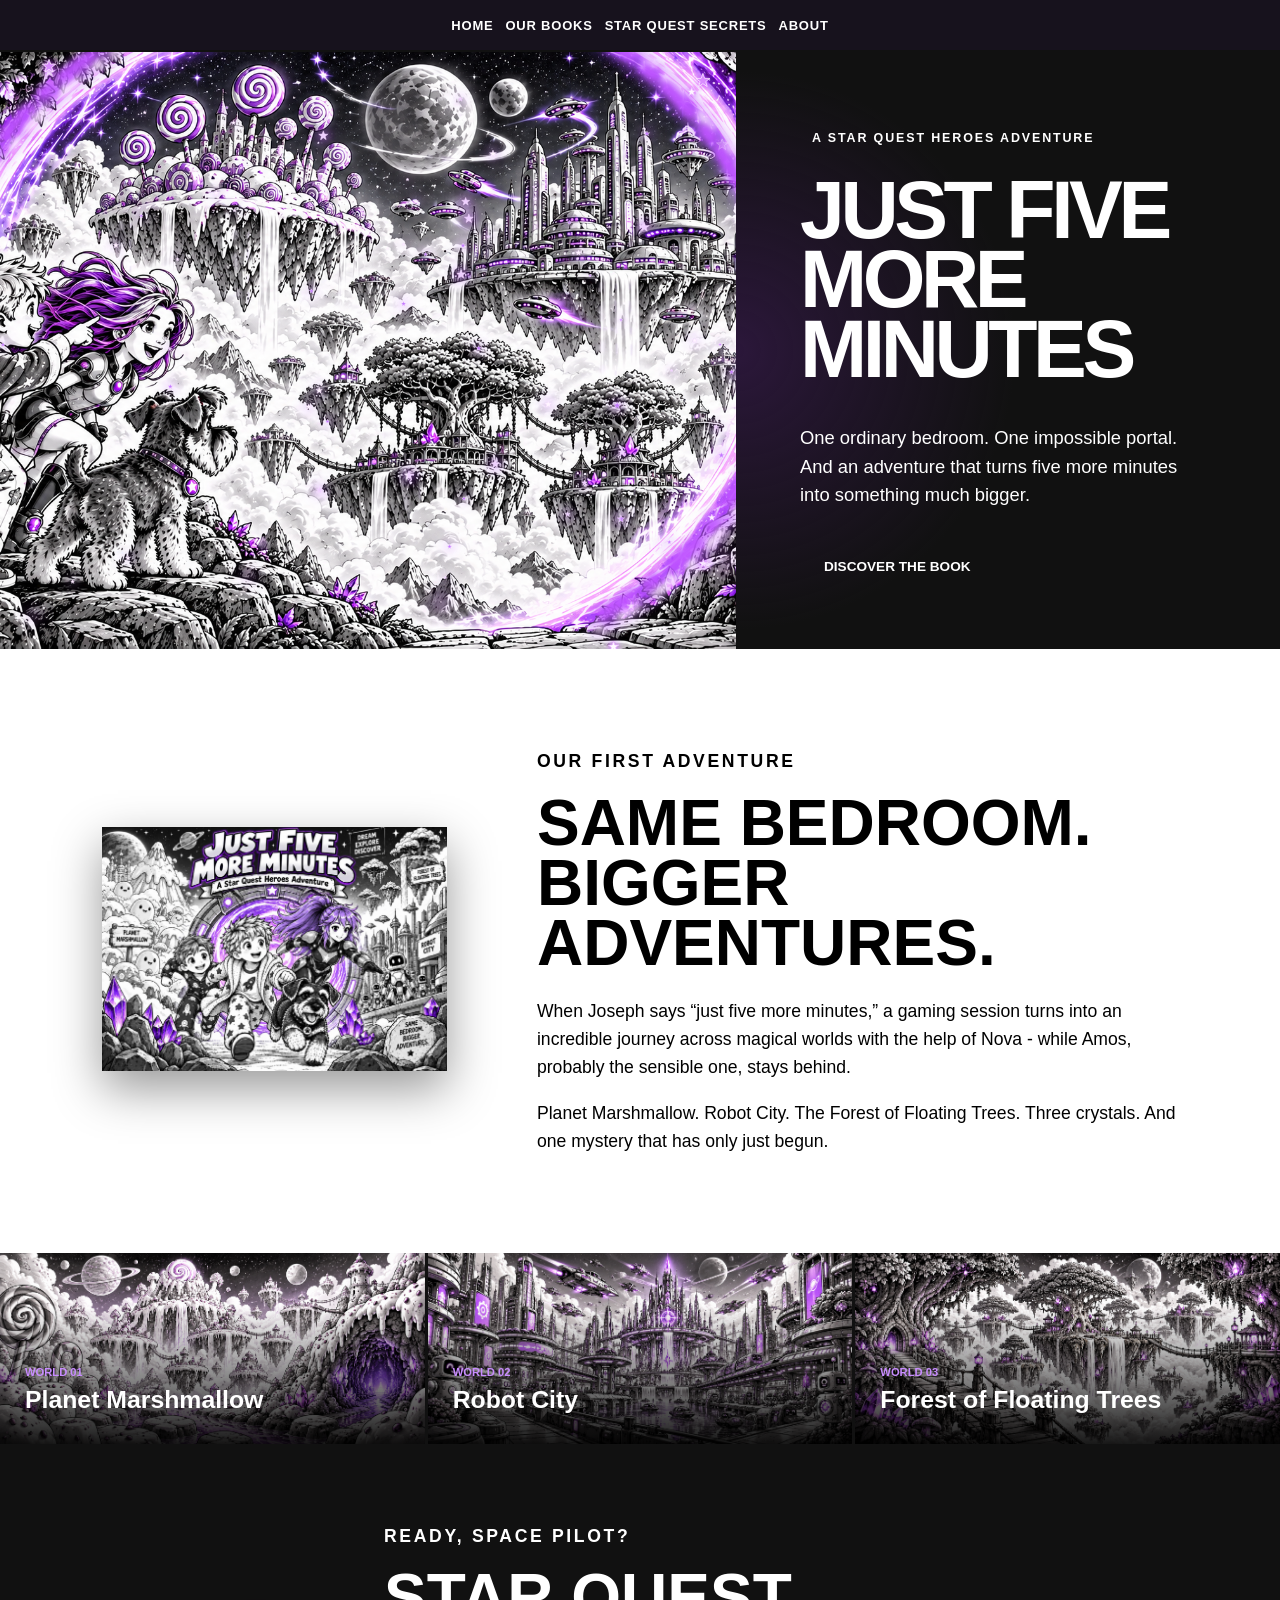
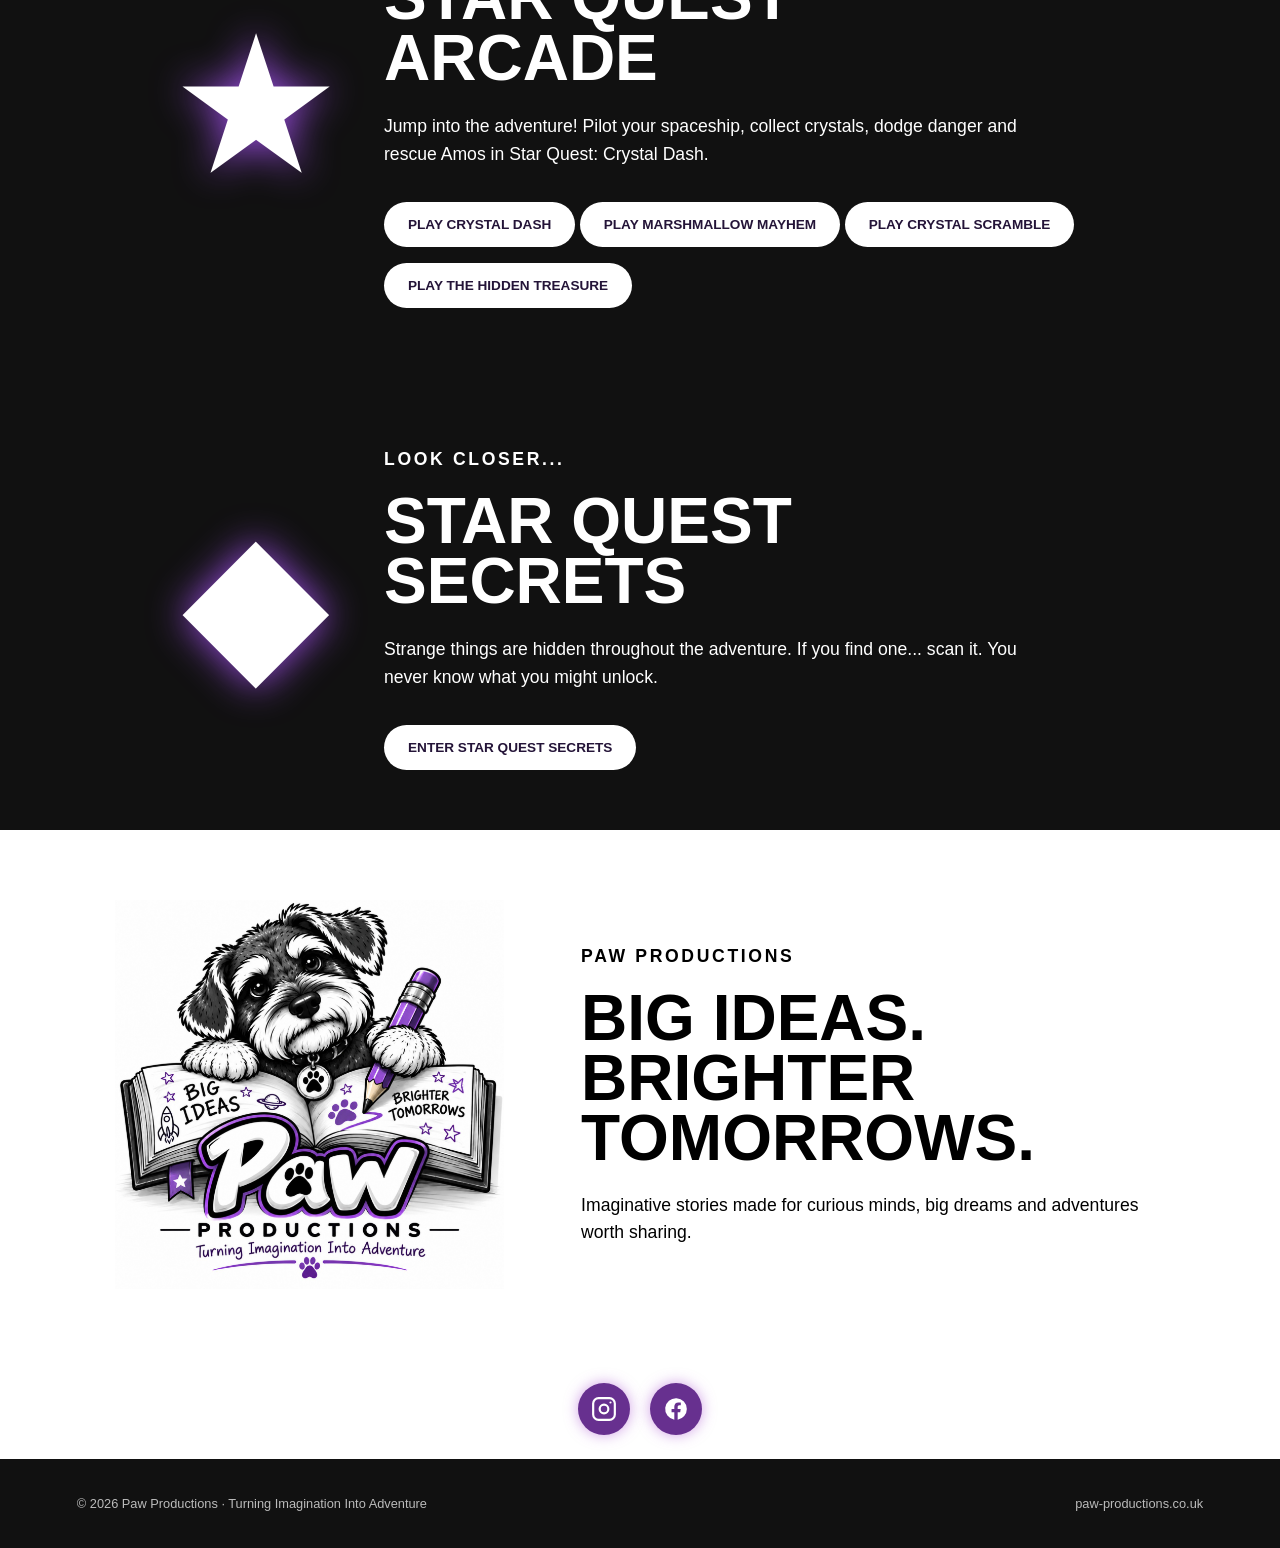
==== commit e1cd9499: "Style Instagram and Facebook buttons." ====
--- a/index.html
+++ b/index.html
@@ -30,9 +30,15 @@
 <section id="about" class="about"><img src="assets/paw-productions-logo.png" alt="Paw Productions"><div><p class="kicker">PAW PRODUCTIONS</p>
 <h2>Big ideas.<br><em>Brighter tomorrows.</em></h2><p>Imaginative stories made for curious minds, big dreams and adventures worth sharing.</p></div></section></main>
 
-<div class="social-links" style="display:flex;justify-content:center;align-items:center;gap:20px;padding:20px;">
-  <a href="https://www.instagram.com/pawproductionsuk/" target="_blank" rel="noopener noreferrer" aria-label="Follow Paw Productions on Instagram" style="color:#d7a3ff;font-size:16px;">◎ Instagram</a>
-  <a href="https://www.facebook.com/share/1K9vWT8f3F/" target="_blank" rel="noopener noreferrer" aria-label="Follow Paw Productions on Facebook" style="color:#d7a3ff;font-size:16px;">f Facebook</a>
+
+<div class="social-links" style="display:flex;justify-content:center;align-items:center;gap:20px;padding:24px 0;">
+  <a href="https://www.instagram.com/pawproductionsuk/" target="_blank" rel="noopener noreferrer" aria-label="Follow Paw Productions on Instagram" title="Instagram" style="display:flex;align-items:center;justify-content:center;width:52px;height:52px;border-radius:50%;background:#67308f;color:white;box-shadow:0 0 14px #a64dce88;transition:transform .2s,box-shadow .2s;" onmouseover="this.style.transform='scale(1.1)'" onmouseout="this.style.transform='scale(1)'">
+    <svg xmlns="http://www.w3.org/2000/svg" width="26" height="26" viewBox="0 0 24 24" fill="none" stroke="currentColor" stroke-width="2" stroke-linecap="round" stroke-linejoin="round" aria-hidden="true"><rect x="2" y="2" width="20" height="20" rx="5"/><circle cx="12" cy="12" r="4"/><circle cx="18" cy="6" r="1" fill="currentColor" stroke="none"/></svg>
+  </a>
+  <a href="https://www.facebook.com/share/1K9vWT8f3F/" target="_blank" rel="noopener noreferrer" aria-label="Follow Paw Productions on Facebook" title="Facebook" style="display:flex;align-items:center;justify-content:center;width:52px;height:52px;border-radius:50%;background:#67308f;color:white;box-shadow:0 0 14px #a64dce88;transition:transform .2s,box-shadow .2s;" onmouseover="this.style.transform='scale(1.1)'" onmouseout="this.style.transform='scale(1)'">
+    <svg xmlns="http://www.w3.org/2000/svg" width="26" height="26" viewBox="0 0 24 24" fill="currentColor" aria-hidden="true"><path d="M22 12a10 10 0 1 0-11.56 9.88v-6.99H7.9V12h2.54V9.8c0-2.51 1.49-3.89 3.77-3.89 1.09 0 2.23.2 2.23.2v2.46h-1.26c-1.24 0-1.63.77-1.63 1.56V12h2.78l-.45 2.89h-2.33v6.99A10 10 0 0 0 22 12Z"/></svg>
+  </a>
 </div>
 
+
 <footer><p>© 2026 Paw Productions · Turning Imagination Into Adventure</p><p>paw-productions.co.uk</p></footer><script src="portal-animation.js" defer></script></body></html>
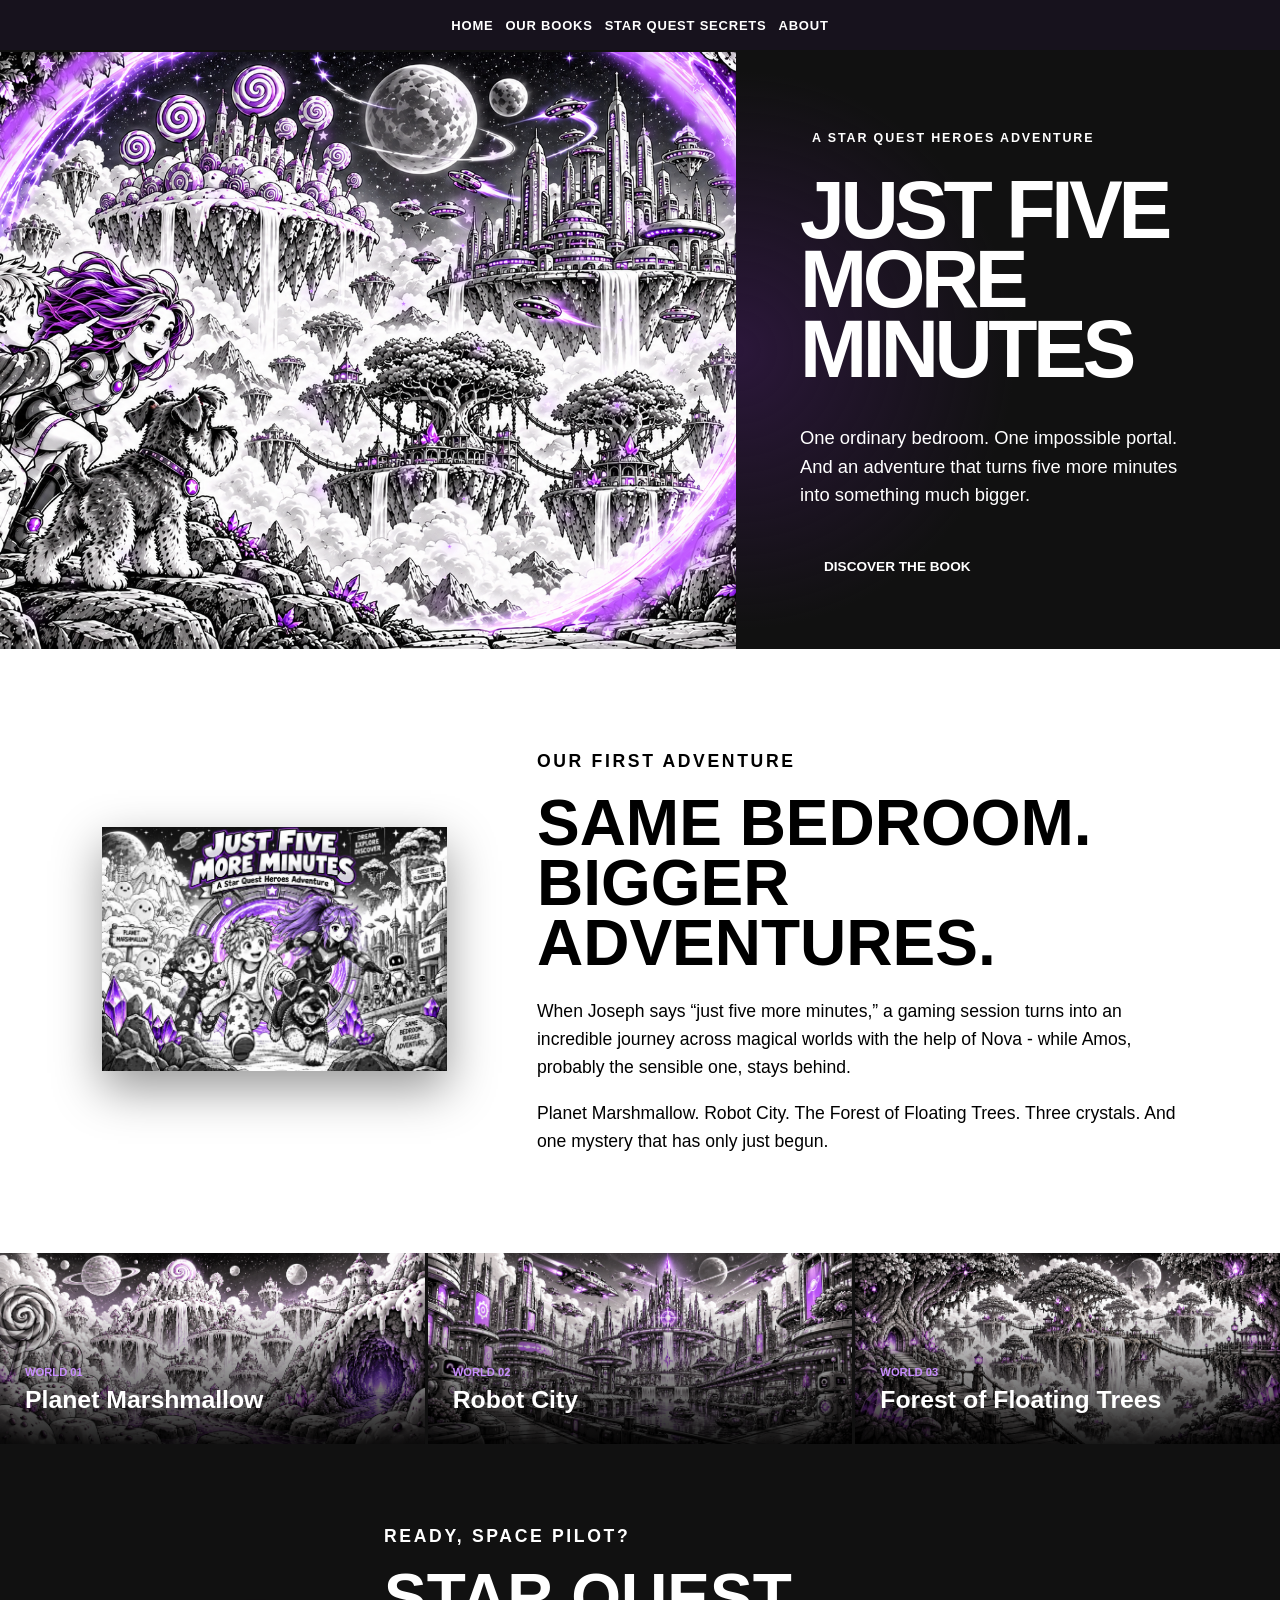
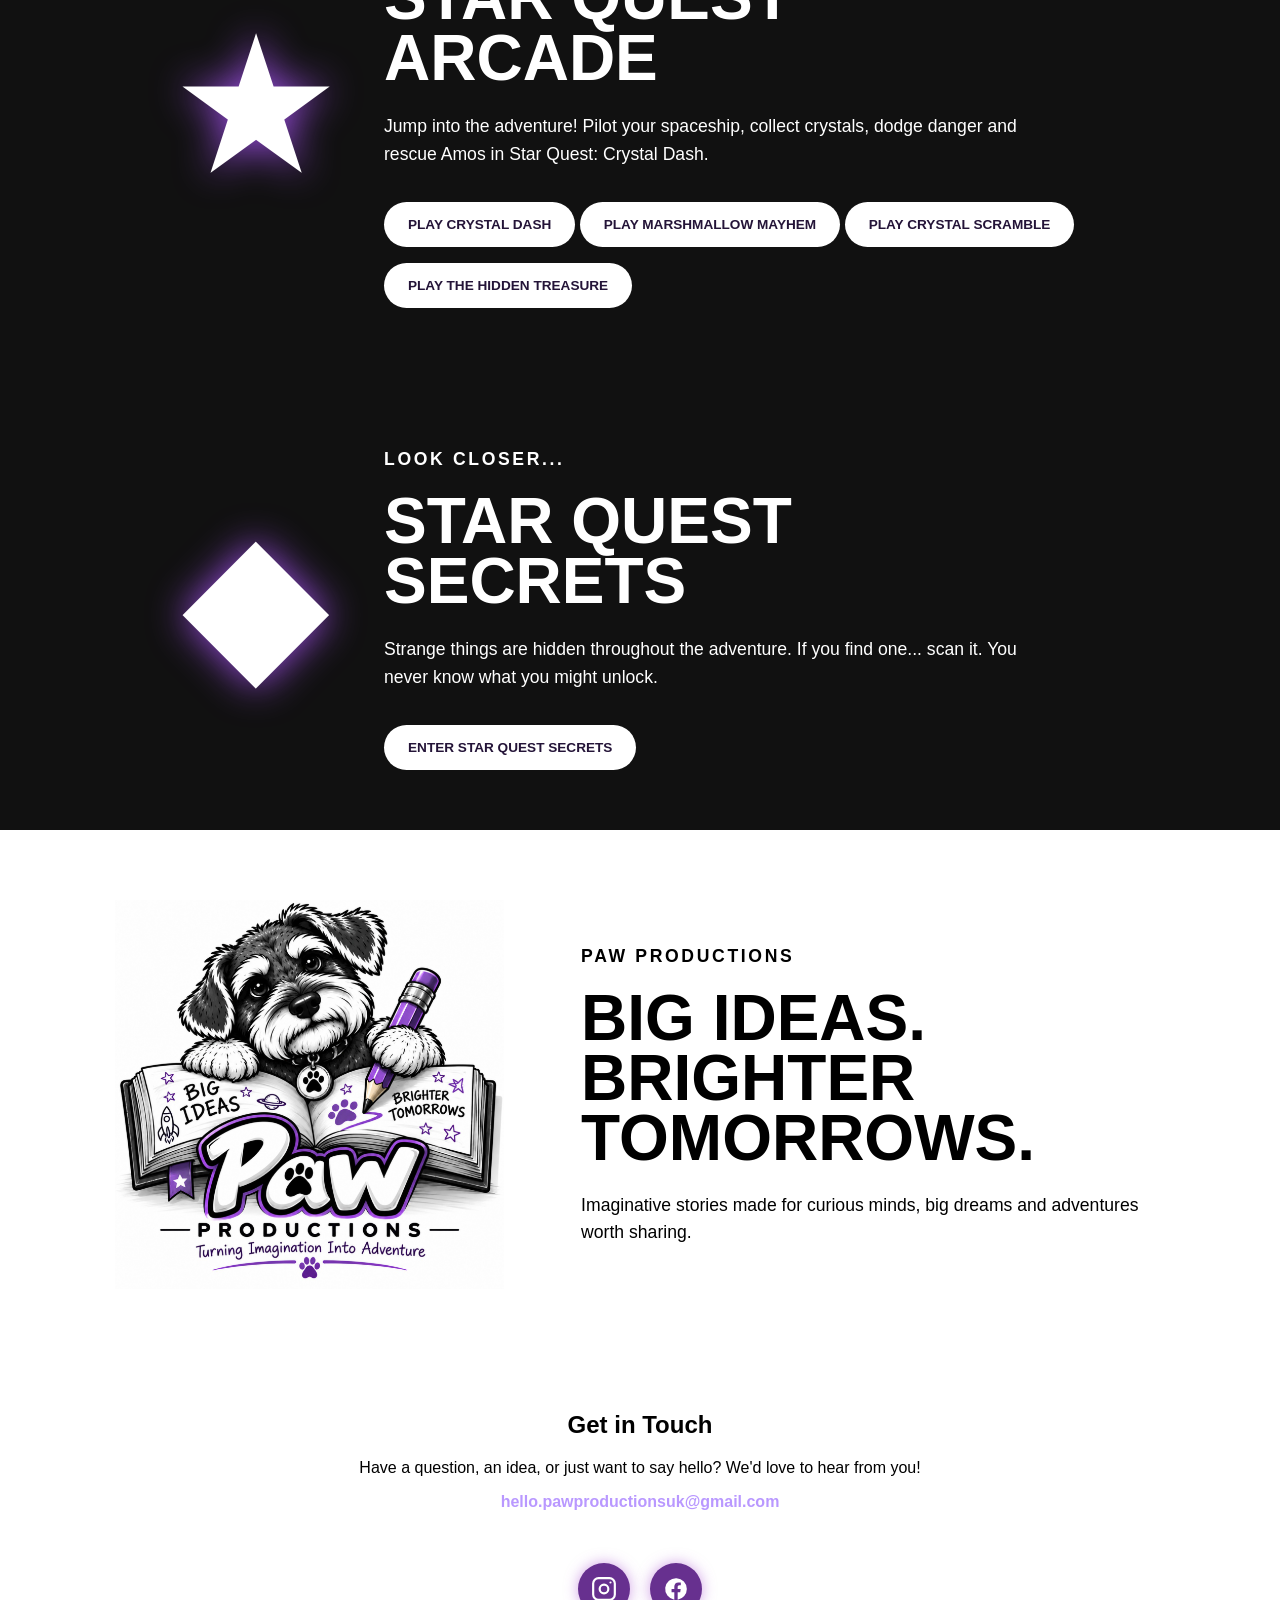
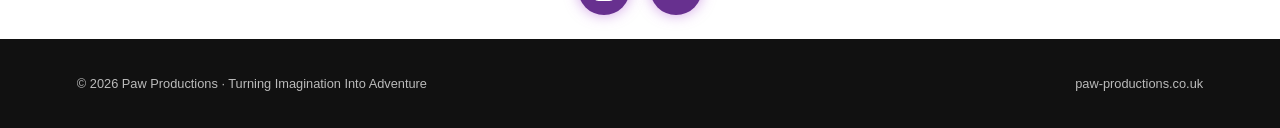
==== commit f2e5a205: "Update index.html" ====
--- a/index.html
+++ b/index.html
@@ -31,6 +31,16 @@
 <h2>Big ideas.<br><em>Brighter tomorrows.</em></h2><p>Imaginative stories made for curious minds, big dreams and adventures worth sharing.</p></div></section></main>
 
 
+<section id="contact" style="text-align:center;padding:32px 20px 12px;">
+  <h2>Get in Touch</h2>
+  <p>Have a question, an idea, or just want to say hello? We'd love to hear from you!</p>
+  <p>
+    <a href="mailto:hello.pawproductionsuk@gmail.com" style="color:#b998ff;font-weight:bold;text-decoration:none;">
+      hello.pawproductionsuk@gmail.com
+    </a>
+  </p>
+</section>
+
 <div class="social-links" style="display:flex;justify-content:center;align-items:center;gap:20px;padding:24px 0;">
   <a href="https://www.instagram.com/pawproductionsuk/" target="_blank" rel="noopener noreferrer" aria-label="Follow Paw Productions on Instagram" title="Instagram" style="display:flex;align-items:center;justify-content:center;width:52px;height:52px;border-radius:50%;background:#67308f;color:white;box-shadow:0 0 14px #a64dce88;transition:transform .2s,box-shadow .2s;" onmouseover="this.style.transform='scale(1.1)'" onmouseout="this.style.transform='scale(1)'">
     <svg xmlns="http://www.w3.org/2000/svg" width="26" height="26" viewBox="0 0 24 24" fill="none" stroke="currentColor" stroke-width="2" stroke-linecap="round" stroke-linejoin="round" aria-hidden="true"><rect x="2" y="2" width="20" height="20" rx="5"/><circle cx="12" cy="12" r="4"/><circle cx="18" cy="6" r="1" fill="currentColor" stroke="none"/></svg>
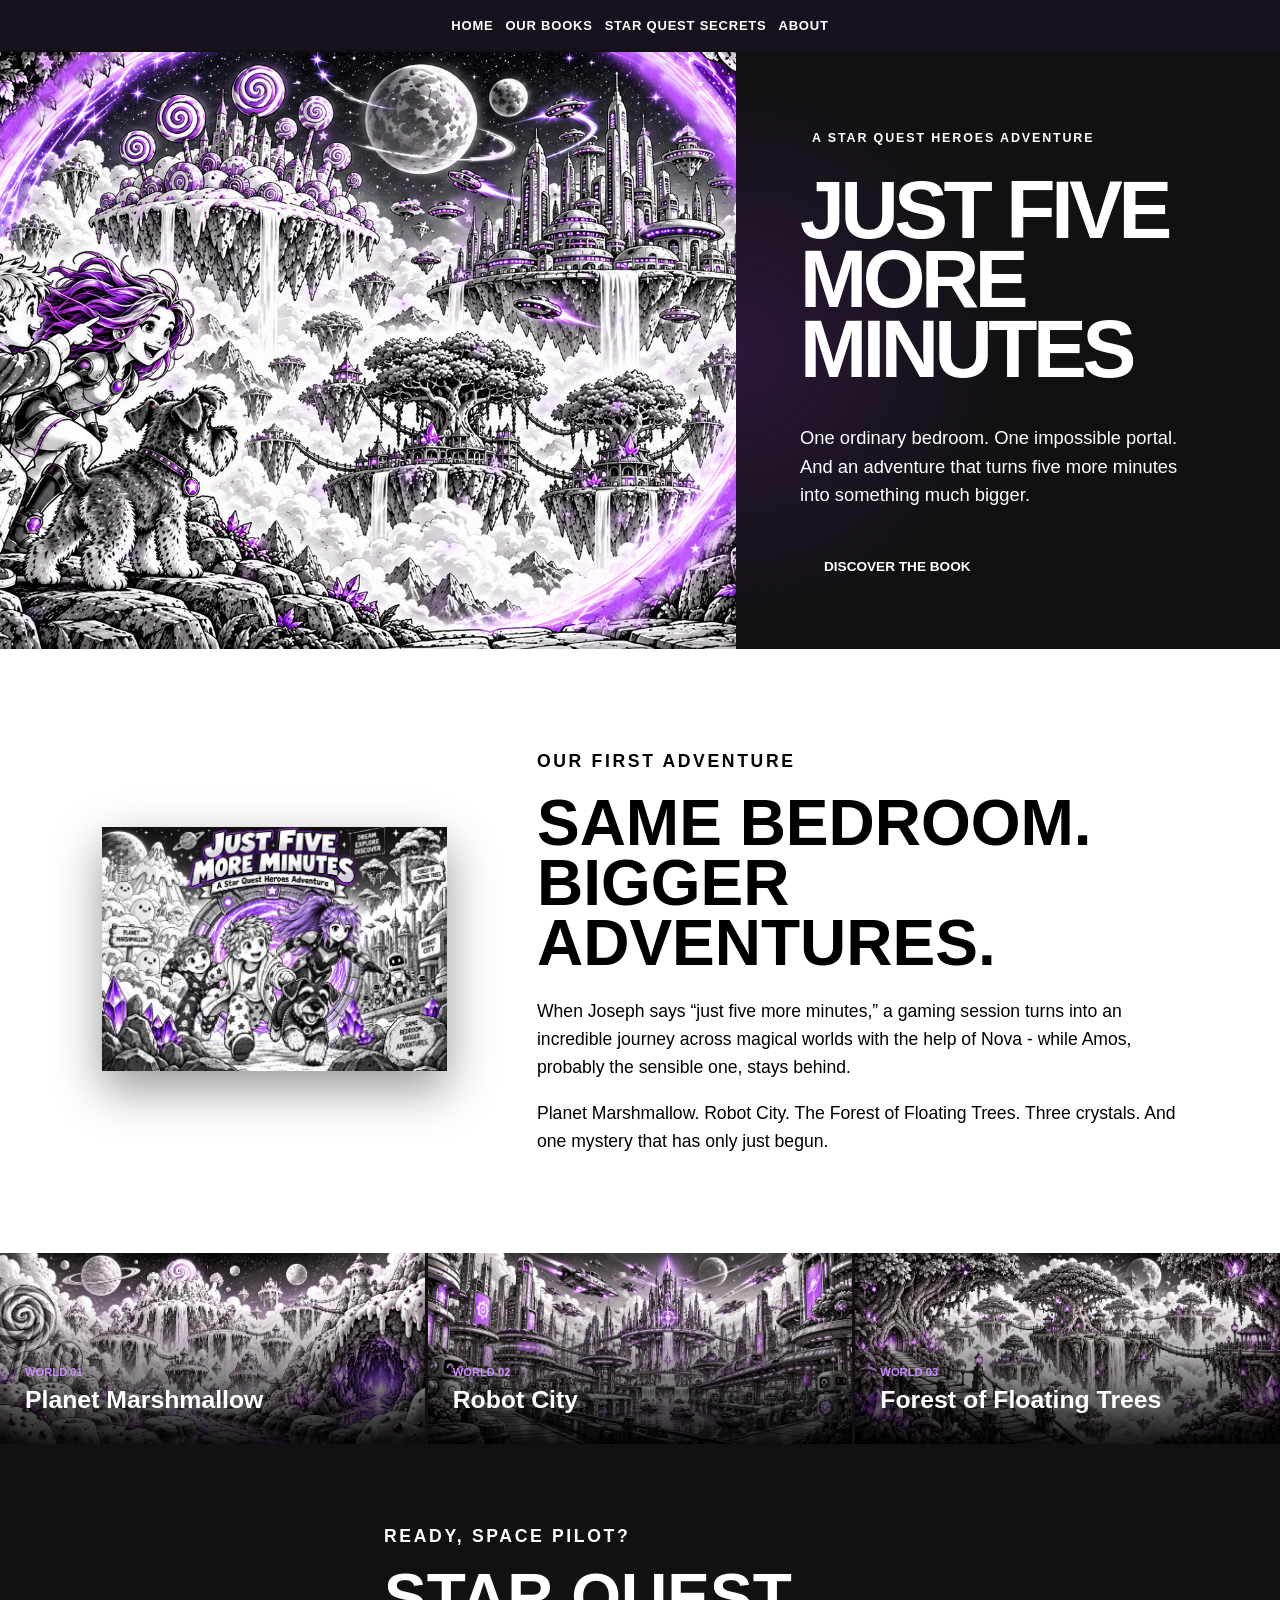
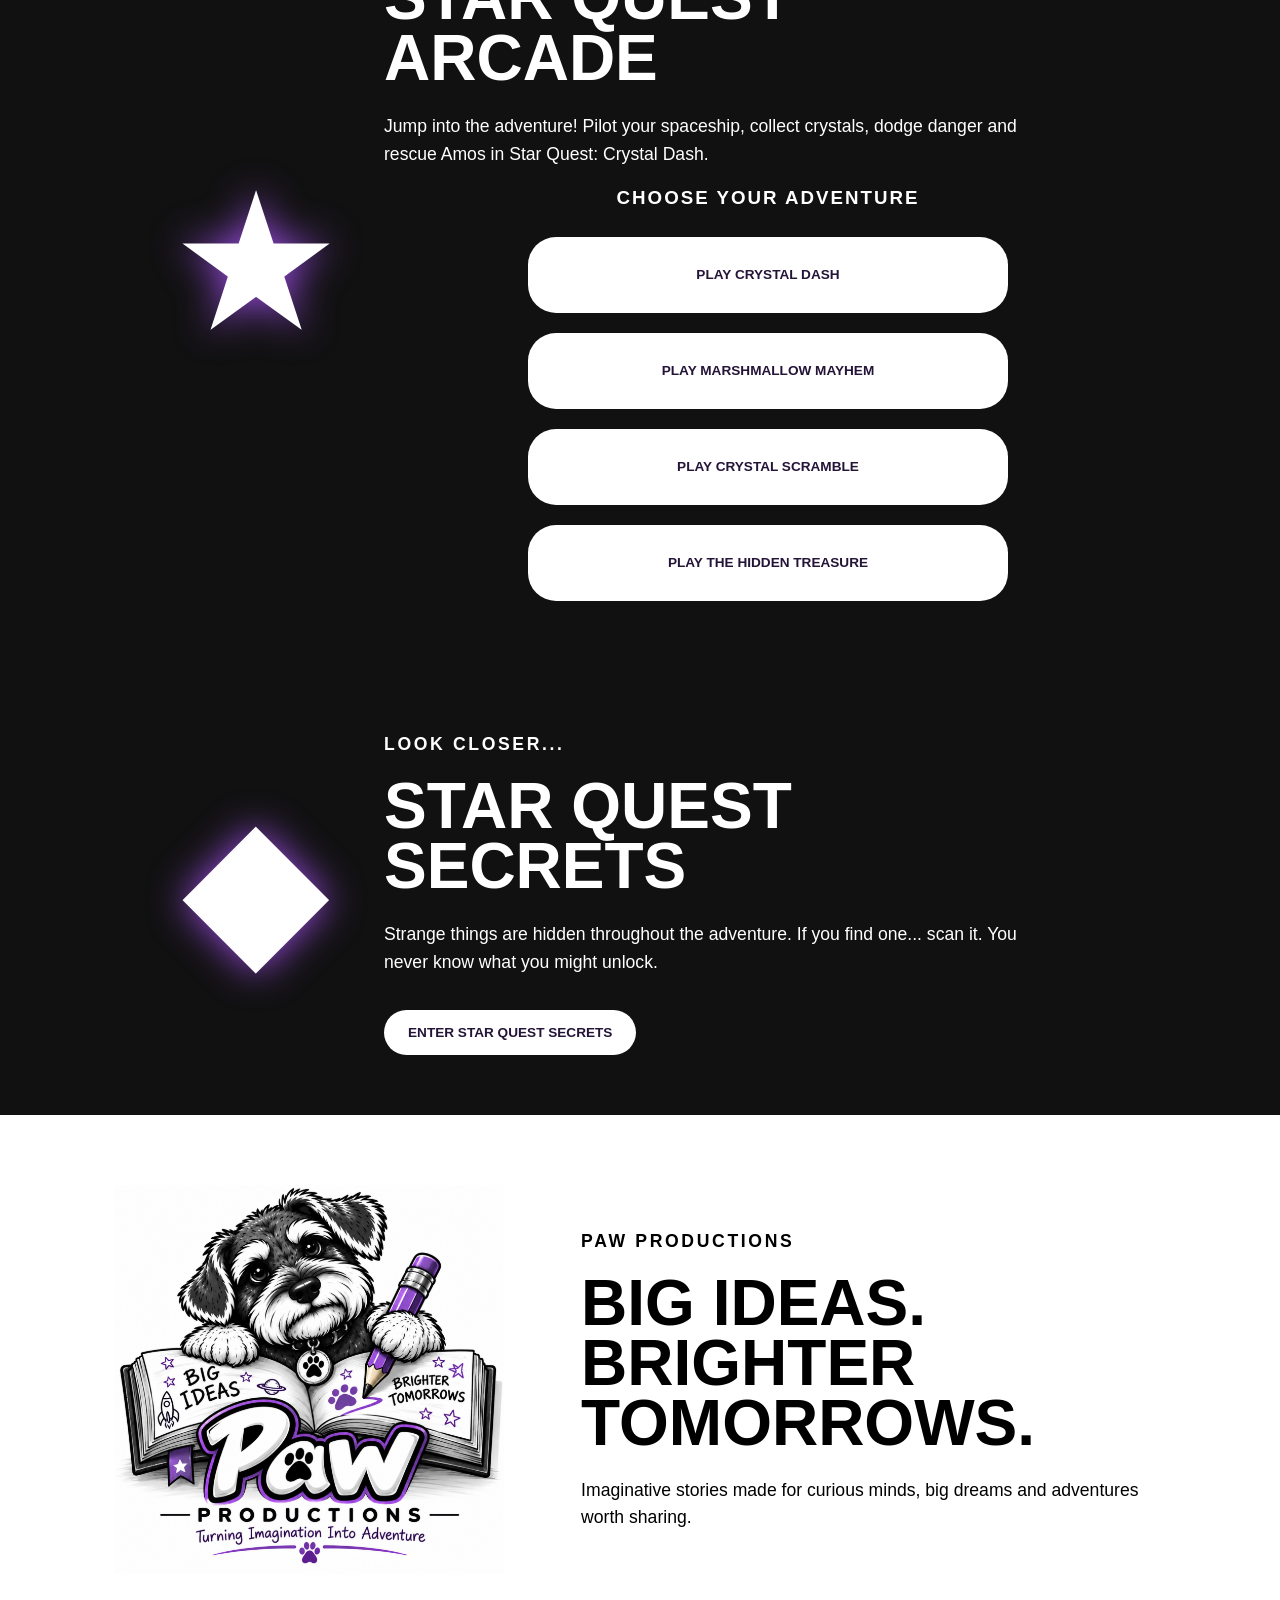
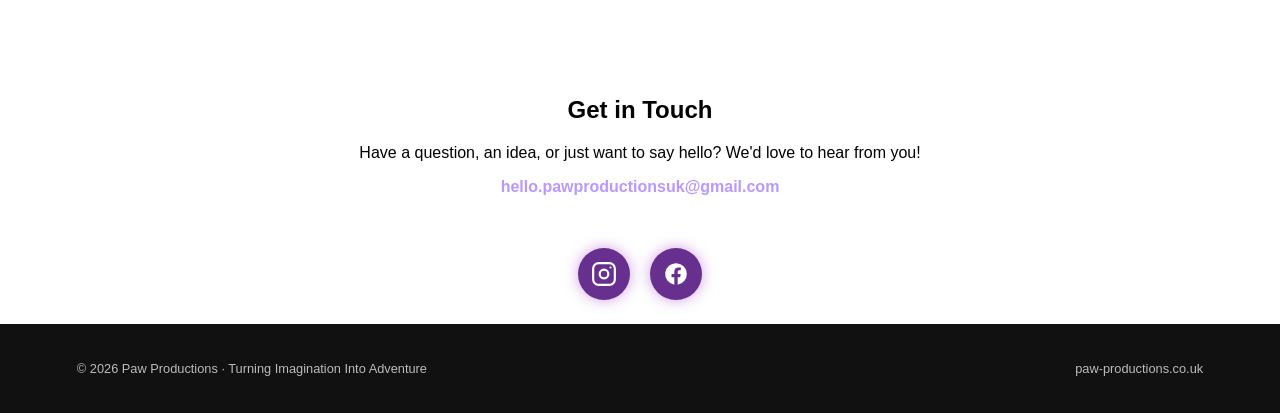
==== commit ab8c07bf: "Use Add Choose Your Adventure heading" ====
--- a/index.html
+++ b/index.html
@@ -18,6 +18,9 @@
     <p class="kicker">READY, SPACE PILOT?</p>
     <h2>STAR QUEST<br>ARCADE</h2>
     <p>Jump into the adventure! Pilot your spaceship, collect crystals, dodge danger and rescue Amos in Star Quest: Crystal Dash.</p>
+   
+<h3 class="arcade-title">CHOOSE YOUR ADVENTURE</h3>
+ 
     <a class="button light" href="crystal-dash.html">PLAY CRYSTAL DASH</a>
     <a class="button light" href="Marshmallow_Mayhem_V5_1_GitHub_Ready-1.html">PLAY MARSHMALLOW MAYHEM</a>
   <a class="button light" href="Star_Quest_Crystal_Scramble_V1_1-1.html">PLAY CRYSTAL SCRAMBLE</a>  
--- a/styles.css
+++ b/styles.css
@@ -89,3 +89,33 @@
 .button.light {
   color: #241438;
 }
+
+/* Paw Productions arcade improvements */
+#arcade {
+  padding-bottom: 32px;
+}
+
+#arcade .arcade-title {
+  text-align: center;
+  color: #ffffff;
+  margin-bottom: 28px;
+  letter-spacing: 2px;
+}
+
+#arcade .button.light {
+  display: flex;
+  align-items: center;
+  justify-content: center;
+  width: min(100%, 480px);
+  min-height: 76px;
+  margin: 0 auto 20px;
+  text-align: center;
+  box-sizing: border-box;
+  transition: box-shadow 0.2s ease;
+}
+
+#arcade .button.light:hover,
+#arcade .button.light:focus-visible {
+  box-shadow: 0 0 22px rgba(165, 100, 230, 0.65);
+}
+
